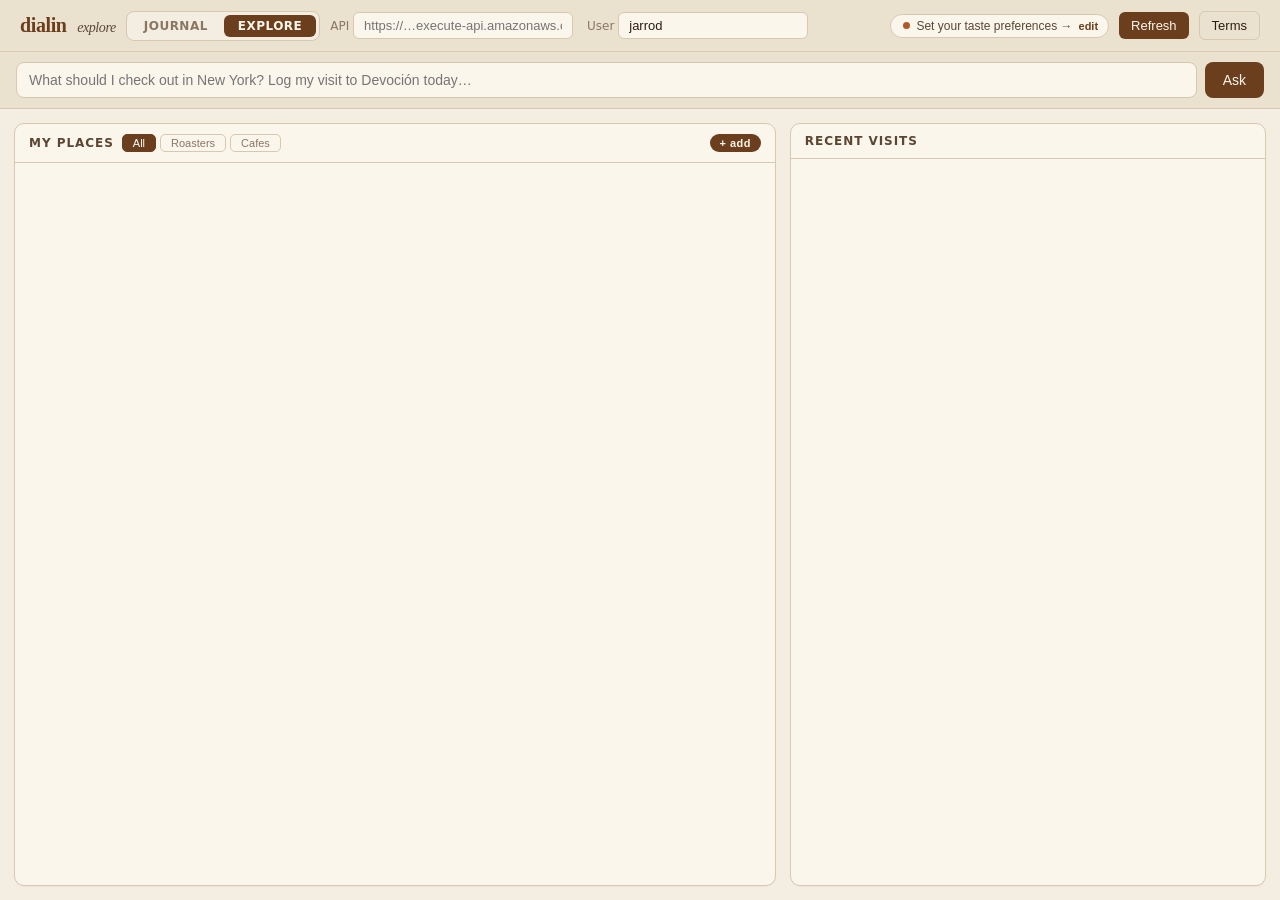
==== web/explore.html @ e733ff42 "Enhance roaster listing and city filtering capabilities - Updated the `list_roasters` function to in" ====
<!doctype html>
<html lang="en">
  <head>
    <meta charset="utf-8" />
    <meta name="viewport" content="width=device-width, initial-scale=1" />
    <title>dialin · explore</title>
    <link rel="stylesheet" href="shared.css" />
    <style>
      /* ── explore layout ────────────────────────────────────────────────── */
      .explore-body {
        display: flex; flex-direction: column;
        height: calc(100vh - 52px); overflow: hidden;
      }

      /* quick-ask strip */
      .ask-strip {
        border-bottom: 1px solid var(--line); background: var(--bg-2);
        padding: 10px 16px; display: flex; flex-direction: column; gap: 8px;
        flex-shrink: 0;
      }
      .ask-strip .ask-row { display: flex; gap: 8px; }
      .ask-strip input {
        flex: 1; background: var(--paper); color: var(--ink);
        border: 1px solid var(--line); border-radius: 8px;
        padding: 9px 12px; font-size: 14px;
      }
      .ask-strip button {
        background: var(--accent); color: var(--paper); border: none;
        border-radius: 8px; padding: 0 18px; cursor: pointer; font-size: 14px;
        white-space: nowrap;
      }
      .ask-strip button:disabled { opacity: 0.5; cursor: not-allowed; }
      .ask-reply {
        font-size: 13px; line-height: 1.55; color: var(--ink);
        background: #fffaf0; border: 1px solid var(--line);
        border-radius: 8px; padding: 10px 12px;
        display: none; max-height: 120px; overflow-y: auto;
      }
      .ask-reply p { margin: 0 0 5px; }
      .ask-reply p:last-child { margin-bottom: 0; }
      .ask-reply code { background: var(--bg-2); border-radius: 3px; padding: 1px 4px; font-size: 11px; font-family: monospace; }
      .ask-reply.visible { display: block; }
      .ask-reply.loading { color: var(--muted); font-style: italic; }

      /* main grid — places left, visits right */
      .explore-grid {
        flex: 1; min-height: 0;
        display: grid;
        grid-template-columns: 1.6fr 1fr;
        gap: 14px; padding: 14px;
      }
      .places-panel  { grid-column: 1; }
      .visits-panel  { grid-column: 2; }

      /* filter tabs inside places panel header */
      .place-filters {
        display: flex; gap: 4px; align-items: center;
      }
      .filter-btn {
        background: transparent; color: var(--muted);
        border: 1px solid var(--line); border-radius: 5px;
        padding: 2px 10px; font-size: 11px; cursor: pointer;
        white-space: nowrap; transition: background .1s, color .1s;
      }
      .filter-btn:hover  { background: var(--bg-2); color: var(--ink); }
      .filter-btn.active { background: var(--accent); color: #fff; border-color: var(--accent); }

      /* place list + rows */
      .place-list {
        padding: 8px 10px; overflow-y: auto; flex: 1;
        display: flex; flex-direction: column; gap: 2px;
      }
      .place-row {
        display: flex; align-items: center; gap: 8px;
        padding: 7px 4px; border-bottom: 1px dashed var(--line); font-size: 13px;
      }
      .place-row:last-child { border-bottom: none; }
      .place-row .pname {
        font-weight: 600; color: var(--ink);
        display: flex; align-items: center; gap: 5px;
        flex: 1; min-width: 0; white-space: nowrap; overflow: hidden; text-overflow: ellipsis;
      }
      .place-row .pcity { color: var(--muted); font-size: 12px; white-space: nowrap; }
      .place-row .actions { display: flex; gap: 4px; flex-shrink: 0; }
      .place-row .actions button {
        background: transparent; color: var(--accent); border: 1px solid var(--line);
        padding: 2px 7px; border-radius: 5px; font-size: 10px; cursor: pointer;
      }
      .place-row .actions button:hover { background: var(--bg-2); }
      .place-row .actions button.danger { color: var(--bad); }

      /* role badges */
      .badge {
        display: inline-block; font-size: 9px; font-weight: 700; letter-spacing: .4px;
        text-transform: uppercase; border-radius: 3px; padding: 1px 5px;
        vertical-align: middle; opacity: .85; flex-shrink: 0;
      }
      .badge-roaster { background: #4a7c59; color: #fff; }
      .badge-cafe    { background: var(--accent); color: #fff; }

      /* role picker inside add/edit place modal */
      .role-picker {
        display: flex; gap: 10px; grid-column: 1 / -1;
      }
      .role-opt {
        flex: 1; display: flex; align-items: flex-start; gap: 9px;
        border: 1.5px solid var(--line); border-radius: 8px;
        padding: 10px 12px; cursor: pointer;
        transition: border-color .15s, background .15s;
        text-transform: none; letter-spacing: 0; font-size: 13px;
      }
      .role-opt:has(input:checked) {
        border-color: var(--accent); background: color-mix(in srgb, var(--accent) 8%, var(--paper));
      }
      .role-opt input[type="checkbox"] {
        width: 15px; height: 15px; margin-top: 2px; flex-shrink: 0; cursor: pointer;
        accent-color: var(--accent);
      }
      .role-opt .role-label { display: flex; flex-direction: column; gap: 2px; }
      .role-opt .role-label strong { font-size: 13px; color: var(--ink); font-weight: 600; }
      .role-opt .role-label small  { font-size: 11px; color: var(--muted); }
      .role-opt input:disabled + .role-label { opacity: .6; }
    </style>
  </head>
  <body>
    <header>
      <h1>dialin <span>explore</span></h1>
      <nav class="page-nav">
        <a href="index.html">journal</a>
        <a href="explore.html" class="active">explore</a>
      </nav>
      <label>API <input id="api-base" placeholder="https://…execute-api.amazonaws.com" /></label>
      <span id="legacy-user-row" class="legacy-user-row">
        <label>User <input id="user-id" class="user" value="jarrod" /></label>
      </span>
      <div id="clerk-auth-root" class="clerk-auth-root" style="display: none;"></div>
      <div class="grow"></div>
      <button id="prefs-chip" class="prefs-chip" type="button" title="Edit preferences">
        <span class="dot"></span>
        <span class="text" id="prefs-chip-text">Set your taste preferences →</span>
        <span class="edit">edit</span>
      </button>
      <button id="refresh">Refresh</button>
      <button type="button" id="glossary-btn" class="ghost">Terms</button>
    </header>

    <div class="explore-body">
      <!-- Quick-ask bar -->
      <div class="ask-strip">
        <div class="ask-row">
          <input id="ask-input" placeholder="What should I check out in New York? Log my visit to Devoción today…" autocomplete="off" />
          <button id="ask-send">Ask</button>
        </div>
        <div id="ask-reply" class="ask-reply"></div>
      </div>

      <!-- Main content grid -->
      <div class="explore-grid">
        <!-- Places -->
        <section class="panel places-panel">
          <h2>
            my places
            <div class="place-filters">
              <button class="filter-btn active" data-filter="all">All</button>
              <button class="filter-btn" data-filter="roasters">Roasters</button>
              <button class="filter-btn" data-filter="cafes">Cafes</button>
            </div>
            <div class="grow"></div>
            <button class="tiny" id="add-place-btn">+ add</button>
          </h2>
          <div id="place-list" class="place-list"></div>
        </section>

        <!-- Recent visits -->
        <section class="panel visits-panel">
          <h2>recent visits</h2>
          <div id="visit-list" class="visit-list"></div>
        </section>
      </div>
    </div>

    <!-- Add / edit place modal -->
    <div class="modal-bg" id="place-modal">
      <div class="modal" style="max-width: 520px;">
        <h3 id="place-modal-title">Add a place</h3>
        <form id="place-form" class="grid">
          <!-- Role picker — always first so context is set before fields -->
          <div class="role-picker">
            <label class="role-opt">
              <input type="checkbox" name="roleRoaster" />
              <span class="role-label">
                <strong>Roaster</strong>
                <small>sources / roasts beans you can buy</small>
              </span>
            </label>
            <label class="role-opt">
              <input type="checkbox" name="roleCafe" />
              <span class="role-label">
                <strong>Cafe</strong>
                <small>physical spot you can visit</small>
              </span>
            </label>
          </div>
          <label>Name<input name="name" required placeholder="Peixoto, Shoebox, Moxie…" /></label>
          <label>City<input name="city" placeholder="Chandler, AZ" /></label>
          <label>Country<input name="country" placeholder="US" value="US" /></label>
          <label>Website<input name="website" placeholder="https://…" /></label>
          <label class="full">Notes<textarea name="notes" placeholder="anything worth remembering…"></textarea></label>
        </form>
        <div class="modal-actions">
          <button type="button" data-close>Cancel</button>
          <button type="button" class="primary" id="place-submit">Add</button>
        </div>
      </div>
    </div>

    <!-- Duplicate place (cafe vs roaster) -->
    <div class="modal-bg" id="dup-place-modal">
      <div class="modal" style="max-width: 440px;">
        <h3>Already in your places</h3>
        <p id="dup-place-message" style="margin: 0 0 12px; font-size: 14px; line-height: 1.5; color: var(--ink);"></p>
        <p style="margin: 0; font-size: 12px; color: var(--muted);">
          One entry can cover both roles — edit the existing place instead of duplicating.
        </p>
        <div class="modal-actions" style="margin-top: 14px;">
          <button type="button" data-close>Cancel</button>
          <button type="button" id="dup-place-anyway">Create anyway</button>
          <button type="button" class="primary" id="dup-place-edit">Edit existing</button>
        </div>
      </div>
    </div>

    <!-- Log visit modal -->
    <div class="modal-bg" id="visit-modal">
      <div class="modal">
        <h3 id="visit-modal-title">Log a visit</h3>
        <form id="visit-form" class="grid">
          <input type="hidden" name="visitId" />
          <input type="hidden" name="cafeId" />
          <input type="hidden" name="roasterId" />
          <input type="hidden" name="placeName" />
          <label>Date<input name="visitDate" type="date" /></label>
          <label>Rating (1-10)<input name="rating" type="number" min="1" max="10" /></label>
          <label class="full">Drinks ordered<input name="drinks" placeholder="V60 Ethiopia, cortado" /></label>
          <label class="full">Notes<textarea name="notes" placeholder="vibe, service, anything memorable…"></textarea></label>
        </form>
        <div class="modal-actions visit-modal-actions">
          <button type="button" class="danger-btn" id="visit-delete" style="display:none">Delete visit</button>
          <span class="grow"></span>
          <button type="button" data-close>Cancel</button>
          <button type="button" class="primary" id="visit-submit">Log visit</button>
        </div>
      </div>
    </div>

    <!-- Preferences modal -->
    <div class="modal-bg" id="prefs-modal">
      <div class="modal" style="min-width: 440px; max-width: 540px;">
        <h3>Taste preferences</h3>
        <form id="prefs-form" class="grid">
          <label>Home city<input name="homeCity" placeholder="Phoenix, AZ" /></label>
          <label>Roast level
            <select name="preferredRoastLevel">
              <option value="">—</option>
              <option value="ultralight">ultralight (Nordic-style clarity)</option>
              <option value="light">light</option>
              <option value="medium-light">medium-light</option>
              <option value="medium">medium</option>
              <option value="medium-dark">medium-dark</option>
              <option value="dark">dark</option>
            </select>
          </label>
          <label>Experimental / co-ferment lots
            <select name="experimentalPreference">
              <option value="">— neutral</option>
              <option value="open">open to them</option>
              <option value="seek">actively seek them</option>
            </select>
          </label>
          <label class="full">How you find coffee
            <div class="chip-input-group" data-field="discoveryChannels">
              <input class="chip-input" placeholder="subscription boxes, IG drops, Sprudge, cafés…" />
            </div>
          </label>
          <label class="full">Preferred origins
            <div class="chip-input-group" data-field="preferredOrigins">
              <input class="chip-input" placeholder="Ethiopia, Kenya…" />
            </div>
          </label>
          <label class="full">Preferred processes
            <div class="chip-input-group" data-field="preferredProcesses">
              <input class="chip-input" placeholder="washed, natural, anaerobic…" />
            </div>
          </label>
          <label class="full">Favorite roasters
            <div class="chip-input-group" data-field="favoriteRoasters">
              <input class="chip-input" placeholder="Sey, Shoebox, Dak…" />
            </div>
          </label>
          <label class="full">Favorite cafes
            <div class="chip-input-group" data-field="favoriteCafes">
              <input class="chip-input" placeholder="Devoción, Heart…" />
            </div>
          </label>
          <label class="full">Disliked notes
            <div class="chip-input-group" data-field="dislikedNotes">
              <input class="chip-input" placeholder="smoky, ashy…" />
            </div>
          </label>
          <label class="full">Notes<textarea name="notes" placeholder="anything else the bot should remember"></textarea></label>
        </form>
        <div class="modal-actions">
          <button type="button" data-close>Cancel</button>
          <button type="button" class="primary" id="prefs-submit">Save</button>
        </div>
      </div>
    </div>

    <div id="toast" class="toast"></div>

    <script src="dialin-config.js"></script>
    <script src="shared.js?v=8"></script>
    <script>
      // ── DOM refs ──────────────────────────────────────────────────────────
      const apiInput    = document.getElementById("api-base");
      const placeListEl = document.getElementById("place-list");
      const visitListEl = document.getElementById("visit-list");
      const placeModal     = document.getElementById("place-modal");
      const dupPlaceModal  = document.getElementById("dup-place-modal");
      const visitModal     = document.getElementById("visit-modal");
      const prefsModal     = document.getElementById("prefs-modal");
      const placeForm   = document.getElementById("place-form");
      const visitForm   = document.getElementById("visit-form");
      const prefsForm   = document.getElementById("prefs-form");
      const askInput    = document.getElementById("ask-input");
      const askSend     = document.getElementById("ask-send");
      const askReply    = document.getElementById("ask-reply");

      // ── state ─────────────────────────────────────────────────────────────
      // Unified place list; each entry has _type:"roaster"|"cafe" and _id added by JS
      let _placesCache      = [];
      let _cafeCache        = [];   // kept for visit name resolution
      let _roasterCache     = [];   // kept for visit name resolution
      let _activeFilter     = "all";
      let _editingPlaceId   = null;
      let _editingPlaceType = null; // "roaster" | "cafe"
      let _askHistory       = [];
      /** @type {null | { message: string, existingType: string, existingId: string, retry: object }} */
      let _dupContext = null;

      initSharedInputs(loadAll, loadAll);

      // ── filter tabs ───────────────────────────────────────────────────────
      document.querySelectorAll(".filter-btn").forEach(btn => {
        btn.addEventListener("click", () => {
          document.querySelectorAll(".filter-btn").forEach(b => b.classList.remove("active"));
          btn.classList.add("active");
          _activeFilter = btn.dataset.filter;
          renderPlaces(_placesCache);
        });
      });

      // ── quick-ask bar ─────────────────────────────────────────────────────
      async function doAsk() {
        const text = askInput.value.trim();
        if (!text || !apiInput.value.trim()) return;
        askInput.value = "";
        askSend.disabled = true;
        askReply.textContent = "thinking…";
        askReply.className = "ask-reply visible loading";
        try {
          const data = await api("/chat", {
            method: "POST",
            body: authedJsonBody(withClientTimezone({ message: text, history: trimChatHistory(_askHistory) })),
          });
          if (data.history) _askHistory = trimChatHistory(data.history);
          else {
            _askHistory = trimChatHistory([
              ..._askHistory,
              { role: "USER", text },
              { role: "BOT", text: data.reply },
            ]);
          }
          askReply.innerHTML = "";
          renderMarkdown(askReply, data.reply || "(no reply)");
          askReply.className = "ask-reply visible";
          await loadPlaces(); loadVisits();
        } catch (err) {
          askReply.textContent = "Error: " + err.message;
          askReply.className = "ask-reply visible loading";
        } finally {
          askSend.disabled = false;
        }
      }
      askSend.addEventListener("click", doAsk);
      askInput.addEventListener("keydown", (e) => { if (e.key === "Enter" && !e.shiftKey) { e.preventDefault(); doAsk(); } });

      // ── places ────────────────────────────────────────────────────────────
      async function loadPlaces() {
        if (!apiInput.value.trim()) return;
        try {
          const [rd, cd] = await Promise.all([
            api(withLegacyUserQuery("/roasters")),
            api(withLegacyUserQuery("/cafes")),
          ]);
          _roasterCache = rd.roasters || [];
          _cafeCache    = cd.cafes    || [];
          _placesCache  = [
            ..._roasterCache.map(r => ({ ...r, _type: "roaster", _id: r.roasterId })),
            ..._cafeCache.map(c => ({    ...c, _type: "cafe",    _id: c.cafeId    })),
          ].sort((a, b) => a.name.localeCompare(b.name));
          renderPlaces(_placesCache);
        } catch (err) {
          placeListEl.innerHTML = `<div class="empty">${err.message}</div>`;
        }
      }

      function placeRoles(p) {
        const actingAsRoaster = p._type === "roaster" || (p._type === "cafe" && p.isRoaster);
        const actingAsCafe    = p._type === "cafe"    || (p._type === "roaster" && p.hasCafe);
        return { actingAsRoaster, actingAsCafe };
      }

      function filterPlaces(places) {
        switch (_activeFilter) {
          case "roasters": return places.filter(p => placeRoles(p).actingAsRoaster);
          case "cafes":    return places.filter(p => placeRoles(p).actingAsCafe);
          default:         return places;
        }
      }

      function renderPlaces(all) {
        const items = filterPlaces(all);
        if (!items.length) {
          placeListEl.innerHTML = '<div class="empty">Nothing here yet — click + add or ask the bot.</div>';
          return;
        }
        placeListEl.innerHTML = "";
        items.forEach((p) => {
          const { actingAsRoaster, actingAsCafe } = placeRoles(p);
          const canVisit = actingAsCafe;

          const roasterBadge = actingAsRoaster ? '<span class="badge badge-roaster">roaster</span>' : "";
          const cafeBadge    = actingAsCafe    ? '<span class="badge badge-cafe">cafe</span>'       : "";
          // Show both badges only when the place has both roles
          const badges = (actingAsRoaster && actingAsCafe)
            ? roasterBadge + cafeBadge
            : actingAsRoaster ? roasterBadge : cafeBadge;

          const row = document.createElement("div");
          row.className = "place-row";
          row.innerHTML = `
            <div class="pname">${escapeHtml(p.name)}${badges}</div>
            ${p.city ? `<div class="pcity">${escapeHtml(p.city)}</div>` : ""}
            <div class="actions">
              ${canVisit ? `<button data-action="visit" data-id="${p._id}" data-type="${p._type}">+ Visit</button>` : ""}
              <button data-action="edit"   data-id="${p._id}" data-type="${p._type}">Edit</button>
              <button data-action="retire" data-id="${p._id}" data-type="${p._type}" class="danger">Retire</button>
            </div>
          `;
          placeListEl.appendChild(row);
        });

        placeListEl.querySelectorAll('[data-action="visit"]').forEach(btn => {
          btn.addEventListener("click", () => openVisitModal(btn.dataset.id, btn.dataset.type));
        });
        placeListEl.querySelectorAll('[data-action="edit"]').forEach(btn => {
          btn.addEventListener("click", () => {
            const p = _placesCache.find(x => x._id === btn.dataset.id);
            if (p) openEditPlaceModal(p);
          });
        });
        placeListEl.querySelectorAll('[data-action="retire"]').forEach(btn => {
          btn.addEventListener("click", async () => {
            const type = btn.dataset.type;
            const confirmMsg = type === "roaster"
              ? "Retire this roaster? It stays linked to past coffees."
              : "Retire this cafe?";
            if (!confirm(confirmMsg)) return;
            try {
              if (type === "roaster") {
                await api(`/roasters/${encodeURIComponent(btn.dataset.id)}`, {
                  method: "PATCH", body: authedJsonBody({ archived: true }),
                });
              } else {
                await api(`/cafes/${encodeURIComponent(btn.dataset.id)}`, {
                  method: "PATCH", body: authedJsonBody({ archived: true }),
                });
              }
              toast("Retired."); await loadPlaces();
            } catch (err) { toast(err.message, true); }
          });
        });
      }

      // ── place modal ───────────────────────────────────────────────────────
      function resetPlaceModal() {
        _editingPlaceId   = null;
        _editingPlaceType = null;
        placeForm.reset();
        placeForm.elements.country.value = "US";
        placeForm.elements.roleRoaster.disabled = false;
        placeForm.elements.roleCafe.disabled    = false;
        document.getElementById("place-modal-title").textContent = "Add a place";
        document.getElementById("place-submit").textContent = "Add";
      }

      function openEditPlaceModal(p) {
        resetPlaceModal();
        _editingPlaceId   = p._id;
        _editingPlaceType = p._type;
        placeForm.elements.name.value    = p.name    || "";
        placeForm.elements.city.value    = p.city    || "";
        placeForm.elements.country.value = p.country || "US";
        placeForm.elements.website.value = p.website || "";
        placeForm.elements.notes.value   = p.notes   || "";

        if (p._type === "roaster") {
          // Primary role is roaster — locked. Secondary cafe role is freely toggleable (hasCafe).
          placeForm.elements.roleRoaster.checked  = true;
          placeForm.elements.roleRoaster.disabled = true;
          placeForm.elements.roleCafe.checked     = !!p.hasCafe;
          placeForm.elements.roleCafe.disabled    = false;
        } else {
          // Primary role is cafe — locked. Secondary roaster role is freely toggleable (isRoaster).
          placeForm.elements.roleCafe.checked     = true;
          placeForm.elements.roleCafe.disabled    = true;
          placeForm.elements.roleRoaster.checked  = !!p.isRoaster;
          placeForm.elements.roleRoaster.disabled = false;
        }

        document.getElementById("place-modal-title").textContent = "Edit place";
        document.getElementById("place-submit").textContent = "Save";
        openModal(placeModal);
      }

      document.getElementById("add-place-btn").addEventListener("click", () => {
        resetPlaceModal(); openModal(placeModal);
      });

      document.getElementById("place-submit").addEventListener("click", () => submitPlaceForm({ skipDuplicateCheck: false }));

      document.getElementById("dup-place-edit").addEventListener("click", async () => {
        if (!_dupContext) return;
        const { existingType, existingId } = _dupContext;
        closeModal(dupPlaceModal);
        _dupContext = null;
        let p = _placesCache.find((x) => x._type === existingType && x._id === existingId);
        if (!p) {
          await loadPlaces();
          p = _placesCache.find((x) => x._type === existingType && x._id === existingId);
        }
        closeModal(placeModal);
        resetPlaceModal();
        if (p) openEditPlaceModal(p);
        else toast("Could not find that place — try Refresh.", true);
      });

      document.getElementById("dup-place-anyway").addEventListener("click", async () => {
        if (!_dupContext?.retry) return;
        closeModal(dupPlaceModal);
        const { isRoaster, isCafe, base } = _dupContext.retry;
        _dupContext = null;
        try {
          if (isRoaster) {
            await api("/roasters", {
              method: "POST",
              body: authedJsonBody({ ...base, hasCafe: isCafe, skipDuplicateCheck: true }),
            });
          } else {
            await api("/cafes", {
              method: "POST",
              body: authedJsonBody({ ...base, isRoaster: isRoaster, skipDuplicateCheck: true }),
            });
          }
          toast(isRoaster && isCafe ? "Added as roaster + cafe." : isRoaster ? "Roaster added." : "Cafe added.");
          closeModal(placeModal); resetPlaceModal(); await loadPlaces();
        } catch (err) { toast(err.message, true); }
      });

      async function submitPlaceForm({ skipDuplicateCheck }) {
        if (!placeForm.reportValidity()) return;
        const isRoaster = placeForm.elements.roleRoaster.checked;
        const isCafe    = placeForm.elements.roleCafe.checked;
        if (!isRoaster && !isCafe) {
          toast("Select at least one role (Roaster or Cafe).", true); return;
        }
        const fd  = new FormData(placeForm);
        const base = {
          name:    (fd.get("name") || "").trim(),
          city:    (fd.get("city") || "").trim()    || undefined,
          country: (fd.get("country") || "").trim() || "US",
          website: (fd.get("website") || "").trim() || undefined,
          notes:   (fd.get("notes") || "").trim()   || undefined,
        };
        const dupFlag = skipDuplicateCheck ? { skipDuplicateCheck: true } : {};
        try {
          if (_editingPlaceId) {
            if (_editingPlaceType === "roaster") {
              await api(`/roasters/${encodeURIComponent(_editingPlaceId)}`, {
                method: "PATCH",
                body: authedJsonBody({ ...base, hasCafe: isCafe }),
              });
            } else {
              await api(`/cafes/${encodeURIComponent(_editingPlaceId)}`, {
                method: "PATCH", body: authedJsonBody({ ...base, isRoaster: isRoaster }),
              });
            }
            toast("Saved.");
          } else if (isRoaster) {
            await api("/roasters", {
              method: "POST",
              body: authedJsonBody({ ...base, hasCafe: isCafe, ...dupFlag }),
            });
            toast(isRoaster && isCafe ? "Added as roaster + cafe." : "Roaster added.");
          } else {
            await api("/cafes", {
              method: "POST",
              body: authedJsonBody({ ...base, isRoaster: isRoaster, ...dupFlag }),
            });
            toast("Cafe added.");
          }
          closeModal(placeModal); resetPlaceModal(); await loadPlaces();
        } catch (err) {
          if (err.status === 409 && err.body?.code === "DUPLICATE_PLACE" && !skipDuplicateCheck) {
            _dupContext = {
              message: err.body.error || "A place with this name already exists in the other list.",
              existingType: err.body.existingType,
              existingId: err.body.existingId,
              retry: { isRoaster, isCafe, base },
            };
            document.getElementById("dup-place-message").textContent = _dupContext.message;
            openModal(dupPlaceModal);
            return;
          }
          toast(err.message, true);
        }
      }

      // ── visit modal ───────────────────────────────────────────────────────
      function openVisitModal(placeId, placeType) {
        visitForm.reset();
        visitForm.elements.visitId.value = "";
        visitForm.elements.visitDate.value = todayLocalYYYYMMDD();
        const place = _placesCache.find(p => p._id === placeId);
        const placeName = place ? place.name : "";
        if (placeType === "roaster") {
          visitForm.elements.roasterId.value = placeId;
          visitForm.elements.cafeId.value    = "";
        } else {
          visitForm.elements.cafeId.value    = placeId;
          visitForm.elements.roasterId.value = "";
        }
        visitForm.elements.placeName.value = placeName;
        document.getElementById("visit-delete").style.display = "none";
        document.getElementById("visit-submit").textContent = "Log visit";
        document.getElementById("visit-modal-title").textContent =
          "Log a visit" + (placeName ? ` — ${placeName}` : "");
        openModal(visitModal);
      }

      function openVisitEditModal(v) {
        visitForm.reset();
        visitForm.elements.visitId.value = v.visitId || "";
        const dateStr = v.visitDate ? String(v.visitDate).slice(0, 10) : "";
        visitForm.elements.visitDate.value =
          dateStr || todayLocalYYYYMMDD();
        if (v.cafeId) {
          visitForm.elements.cafeId.value = v.cafeId;
          visitForm.elements.roasterId.value = "";
        } else {
          visitForm.elements.roasterId.value = v.roasterId || "";
          visitForm.elements.cafeId.value = "";
        }
        let placeName = null;
        if (v.cafeId) {
          const c = _cafeCache.find((x) => x.cafeId === v.cafeId);
          placeName = c ? c.name : null;
        }
        if (!placeName && v.roasterId) {
          const r = _roasterCache.find((x) => x.roasterId === v.roasterId);
          placeName = r ? r.name : null;
        }
        placeName = placeName || v.placeName || "";
        visitForm.elements.placeName.value = placeName;
        visitForm.elements.rating.value =
          v.rating != null && v.rating !== "" ? String(v.rating) : "";
        visitForm.elements.drinks.value = (v.drinks || []).join(", ");
        visitForm.elements.notes.value = v.notes || "";
        document.getElementById("visit-delete").style.display = "";
        document.getElementById("visit-submit").textContent = "Save changes";
        document.getElementById("visit-modal-title").textContent =
          "Edit visit" + (placeName ? ` — ${placeName}` : "");
        openModal(visitModal);
      }

      document.getElementById("visit-submit").addEventListener("click", async () => {
        const fd = new FormData(visitForm);
        const visitId = (fd.get("visitId") || "").trim();
        const cafeId = (fd.get("cafeId") || "").trim();
        const roasterId = (fd.get("roasterId") || "").trim();

        const body = {};
        const pn = (fd.get("placeName") || "").trim();
        if (pn) body.placeName = pn;

        const drinksRaw = (fd.get("drinks") || "").trim();
        if (drinksRaw) {
          body.drinks = drinksRaw.split(",").map((s) => s.trim()).filter(Boolean);
        } else if (visitId) {
          body.drinks = [];
        }

        const visitDateVal = fd.get("visitDate");
        if (visitDateVal) body.visitDate = visitDateVal;

        const ratingRaw = fd.get("rating");
        if (ratingRaw !== null && ratingRaw !== undefined && String(ratingRaw).trim() !== "") {
          body.rating = parseInt(String(ratingRaw), 10);
        }

        if (visitId) {
          body.notes = (fd.get("notes") || "").trim();
        } else {
          const n = (fd.get("notes") || "").trim();
          if (n) body.notes = n;
        }

        try {
          if (visitId) {
            await api(`/visits/${encodeURIComponent(visitId)}`, {
              method: "PATCH",
              body: authedJsonBody(body),
            });
            toast("Saved.");
          } else {
            if (!cafeId && !roasterId) return;
            if (cafeId) body.cafeId = cafeId;
            if (roasterId) body.roasterId = roasterId;
            await api("/visits", { method: "POST", body: authedJsonBody(body) });
            toast("Visit logged!");
          }
          document.getElementById("visit-delete").style.display = "none";
          document.getElementById("visit-submit").textContent = "Log visit";
          closeModal(visitModal);
          await loadVisits();
        } catch (err) {
          toast(err.message, true);
        }
      });

      document.getElementById("visit-delete").addEventListener("click", async () => {
        const vid = (visitForm.elements.visitId.value || "").trim();
        if (!vid) return;
        if (!confirm("Remove this visit from your journal? This cannot be undone.")) return;
        try {
          await api(`/visits/${encodeURIComponent(vid)}`, { method: "DELETE" });
          toast("Visit removed.");
          document.getElementById("visit-delete").style.display = "none";
          document.getElementById("visit-submit").textContent = "Log visit";
          closeModal(visitModal);
          await loadVisits();
        } catch (err) {
          toast(err.message, true);
        }
      });

      // ── visits ────────────────────────────────────────────────────────────
      async function loadVisits() {
        if (!apiInput.value.trim()) return;
        try {
          const data = await api(withLegacyUserQuery("/visits", "limit=25"));
          renderVisits(data.visits || []);
        } catch (err) {
          visitListEl.innerHTML = `<div class="empty">${err.message}</div>`;
        }
      }

      function renderVisits(items) {
        if (!items.length) {
          visitListEl.innerHTML = '<div class="empty">No visits logged yet.</div>';
          return;
        }
        visitListEl.innerHTML = "";
        items.forEach((v) => {
          // Prefer current cafe/roaster names so update_cafe / update_roaster renames
          // show immediately; fall back to stored placeName if the entity is missing
          // from cache (e.g. deleted row) or lists haven't loaded yet.
          let placeName = null;
          if (v.cafeId) {
            const c = _cafeCache.find((x) => x.cafeId === v.cafeId);
            placeName = c ? c.name : null;
          }
          if (!placeName && v.roasterId) {
            const r = _roasterCache.find((x) => x.roasterId === v.roasterId);
            placeName = r ? r.name : null;
          }
          placeName = placeName || v.placeName || v.cafeId || v.roasterId || "Unknown place";
          const row = document.createElement("div");
          row.className = "visit-row";
          row.innerHTML = `
            <div class="v-date">${fmtDate(v.visitDate || v.createdAt)}</div>
            <div class="v-body">
              <div class="v-cafe">${escapeHtml(placeName)}</div>
              ${v.drinks?.length ? `<div class="v-drinks">${v.drinks.map(d => escapeHtml(d)).join(", ")}</div>` : ""}
              ${v.notes ? `<div class="v-notes">${escapeHtml(v.notes)}</div>` : ""}
            </div>
            <div class="v-rating">${v.rating ? v.rating + "/10" : ""}</div>
          `;
          const actions = document.createElement("div");
          actions.className = "v-actions";
          const editBtn = document.createElement("button");
          editBtn.type = "button";
          editBtn.textContent = "Edit";
          editBtn.addEventListener("click", () => openVisitEditModal(v));
          actions.appendChild(editBtn);
          row.appendChild(actions);
          visitListEl.appendChild(row);
        });
      }

      // ── preferences ───────────────────────────────────────────────────────
      const CHIP_FIELDS = ["discoveryChannels","preferredOrigins","preferredProcesses","favoriteRoasters","favoriteCafes","dislikedNotes"];

      async function loadPreferences() {
        if (!apiInput.value.trim()) return;
        try {
          const data = await api(withLegacyUserQuery("/profile"));
          const p = data.profile || {};
          const parts = [];
          if (p.homeCity)               parts.push(p.homeCity);
          if (p.preferredRoastLevel)    parts.push(p.preferredRoastLevel + " roasts");
          if (p.experimentalPreference === "seek") parts.push("seeks experimental lots");
          else if (p.experimentalPreference === "open") parts.push("open to experimental lots");
          if (p.discoveryChannels?.length) parts.push(p.discoveryChannels.slice(0, 2).join(", "));
          if (p.preferredOrigins?.length) parts.push(p.preferredOrigins.slice(0,3).join(", "));
          if (p.preferredProcesses?.length) parts.push(p.preferredProcesses.slice(0,2).join("/"));
          document.getElementById("prefs-chip-text").textContent =
            parts.length ? parts.join(" · ") : "Set your taste preferences →";
        } catch { /* silent */ }
      }

      function renderChipField(field, values) {
        const group = prefsForm.querySelector(`.chip-input-group[data-field="${field}"]`);
        if (!group) return;
        group.querySelectorAll(".chip").forEach(c => c.remove());
        const input = group.querySelector(".chip-input");
        values.forEach((v) => {
          const chip = document.createElement("span");
          chip.className = "chip"; chip.dataset.value = v;
          chip.innerHTML = `${escapeHtml(v)}<button type="button" aria-label="remove">×</button>`;
          chip.querySelector("button").addEventListener("click", () => chip.remove());
          group.insertBefore(chip, input);
        });
      }
      function readChipField(field) {
        const group = prefsForm.querySelector(`.chip-input-group[data-field="${field}"]`);
        return group ? [...group.querySelectorAll(".chip")].map(c => c.dataset.value) : [];
      }

      document.getElementById("prefs-chip").addEventListener("click", async () => {
        if (!apiInput.value.trim()) return;
        try {
          const data = await api(withLegacyUserQuery("/profile"));
          const p = data.profile || {};
          prefsForm.elements.homeCity.value = p.homeCity || "";
          prefsForm.elements.preferredRoastLevel.value = p.preferredRoastLevel || "";
          prefsForm.elements.experimentalPreference.value = p.experimentalPreference || "";
          prefsForm.elements.notes.value = p.notes || "";
          CHIP_FIELDS.forEach(f => renderChipField(f, p[f] || []));
          openModal(prefsModal);
        } catch (err) { toast(err.message, true); }
      });

      prefsForm.querySelectorAll(".chip-input-group").forEach((group) => {
        const input = group.querySelector(".chip-input");
        const field = group.dataset.field;
        input.addEventListener("keydown", (ev) => {
          if (ev.key === "Enter" || ev.key === ",") {
            ev.preventDefault();
            const val = input.value.trim().replace(/,$/, "");
            if (val && !readChipField(field).map(v => v.toLowerCase()).includes(val.toLowerCase())) {
              renderChipField(field, [...readChipField(field), val]);
            }
            input.value = "";
          } else if (ev.key === "Backspace" && !input.value) {
            group.querySelectorAll(".chip").forEach((c, i, a) => { if (i === a.length - 1) c.remove(); });
          }
        });
        input.addEventListener("blur", () => {
          const val = input.value.trim();
          if (val) { renderChipField(field, [...readChipField(field), val]); input.value = ""; }
        });
      });

      document.getElementById("prefs-submit").addEventListener("click", async () => {
        const fd = new FormData(prefsForm);
        const body = {};
        const homeCity   = (fd.get("homeCity") || "").trim();
        const roastLevel = (fd.get("preferredRoastLevel") || "").trim();
        const notes      = (fd.get("notes") || "").trim();
        if (homeCity)   body.homeCity = homeCity;
        if (roastLevel) body.preferredRoastLevel = roastLevel;
        if (notes)      body.notes = notes;
        body.experimentalPreference = (fd.get("experimentalPreference") || "").trim();
        CHIP_FIELDS.forEach(f => { body[f] = readChipField(f); });
        try {
          await api("/profile", { method: "PATCH", body: authedJsonBody(body) });
          closeModal(prefsModal); toast("Preferences saved"); await loadPreferences();
        } catch (err) { toast(err.message, true); }
      });

      // ── modal wiring ──────────────────────────────────────────────────────
      initModalClose((bg) => {
        if (bg === placeModal) resetPlaceModal();
        if (bg === dupPlaceModal) _dupContext = null;
      });
      initCoffeeGlossary("glossary-btn");

      document.getElementById("refresh").addEventListener("click", loadAll);

      // ── load all ──────────────────────────────────────────────────────────
      async function loadAll() {
        if (!apiInput.value.trim()) {
          placeListEl.innerHTML = '<div class="empty">Set the API URL above to get started.</div>';
          visitListEl.innerHTML = '<div class="empty">Set the API URL above.</div>';
          return;
        }
        await loadPlaces();
        loadVisits(); loadPreferences();
      }

    </script>
  </body>
</html>
---- web/shared.css ----
/* dialin — shared stylesheet */
:root {
  --bg: #f4ede2;
  --bg-2: #ebe1cf;
  --paper: #fbf6ec;
  --ink: #2b1d12;
  --ink-2: #5b4633;
  --muted: #8a7762;
  --line: #d8c8b0;
  --border: #d8c8b0;
  --accent: #6b3f1d;
  --accent-2: #b1582b;
  --good: #4a7c3b;
  --warn: #b1582b;
  --bad: #a83a3a;
}

*, *::before, *::after { box-sizing: border-box; }
html, body {
  margin: 0; padding: 0; height: 100%;
  font-family: ui-sans-serif, system-ui, -apple-system, "Segoe UI", Roboto, sans-serif;
  background: var(--bg); color: var(--ink);
}

/* ── header ───────────────────────────────────────────────────────────── */
.clerk-auth-root {
  display: flex;
  align-items: center;
  gap: 8px;
  min-height: 32px;
}
.legacy-user-row {
  display: inline-flex;
  align-items: center;
}

header {
  padding: 10px 20px; border-bottom: 1px solid var(--line);
  background: var(--bg-2); display: flex; gap: 10px; align-items: center;
  flex-wrap: wrap; min-height: 52px;
}
header h1 {
  margin: 0; font-size: 20px; font-weight: 700; letter-spacing: -0.02em;
  font-family: ui-serif, Georgia, "Times New Roman", serif;
  color: var(--accent); white-space: nowrap;
}
header h1 span { color: var(--ink-2); font-weight: 400; font-style: italic; font-size: 14px; margin-left: 6px; }
header .grow { flex: 1; }
header label { font-size: 12px; color: var(--muted); margin-right: 4px; }
header input {
  background: var(--paper); color: var(--ink);
  border: 1px solid var(--line); padding: 5px 10px; border-radius: 6px;
  font-size: 13px; min-width: 220px;
}
header input.user { min-width: 110px; }
header button {
  background: var(--accent); color: var(--paper); border: none;
  padding: 6px 12px; border-radius: 6px; cursor: pointer; font-size: 13px;
  white-space: nowrap;
}
header button.ghost {
  background: transparent; border: 1px solid var(--line); color: var(--ink);
}

/* ── nav tabs ─────────────────────────────────────────────────────────── */
.page-nav {
  display: flex; gap: 2px;
  background: var(--bg); border: 1px solid var(--line);
  border-radius: 8px; padding: 3px;
}
.page-nav a {
  text-decoration: none; padding: 4px 14px; border-radius: 6px;
  font-size: 12px; font-weight: 600; letter-spacing: 0.04em;
  color: var(--muted); transition: background 0.15s, color 0.15s;
  text-transform: uppercase;
}
.page-nav a:hover { background: var(--bg-2); color: var(--ink); }
.page-nav a.active { background: var(--accent); color: var(--paper); }

/* ── preferences chip ─────────────────────────────────────────────────── */
.prefs-chip {
  display: inline-flex; align-items: center; gap: 6px;
  background: var(--paper); border: 1px solid var(--line);
  padding: 4px 10px 4px 12px; border-radius: 999px;
  font-size: 12px; color: var(--ink-2); cursor: pointer;
  max-width: 300px;
}
.prefs-chip:hover { background: var(--bg-2); }
.prefs-chip .dot {
  width: 7px; height: 7px; border-radius: 50%;
  background: var(--accent-2); display: inline-block; flex-shrink: 0;
}
.prefs-chip .text {
  white-space: nowrap; overflow: hidden; text-overflow: ellipsis;
}
.prefs-chip .edit { color: var(--accent); font-weight: 600; font-size: 11px; }

/* ── panel ────────────────────────────────────────────────────────────── */
.panel {
  background: var(--paper); border: 1px solid var(--line);
  border-radius: 10px; display: flex; flex-direction: column; min-height: 0;
  box-shadow: 0 1px 0 rgba(0,0,0,0.03);
}
.panel h2 {
  margin: 0; padding: 10px 14px; font-size: 12px; font-weight: 700;
  color: var(--ink-2); border-bottom: 1px solid var(--line);
  text-transform: uppercase; letter-spacing: 0.08em;
  display: flex; align-items: center; gap: 8px; flex-shrink: 0;
}
.panel h2 .grow { flex: 1; }
.panel h2 button.tiny {
  background: var(--accent); color: var(--paper); border: none;
  padding: 3px 10px; border-radius: 999px; font-size: 11px;
  font-weight: 600; cursor: pointer; letter-spacing: 0.04em;
}

.empty {
  color: var(--muted); font-size: 13px; padding: 20px;
  text-align: center; font-style: italic;
}

/* ── places list (explore page) — place-row styles live in explore.html ── */
.place-list { padding: 8px 10px; overflow-y: auto; flex: 1; display: flex; flex-direction: column; gap: 2px; }

/* ── visits ───────────────────────────────────────────────────────────── */
.visit-list { padding: 8px 10px; overflow-y: auto; flex: 1; }
.visit-row {
  display: grid; grid-template-columns: 80px 1fr auto auto;
  gap: 10px; align-items: start;
  padding: 8px 4px; border-bottom: 1px dashed var(--line); font-size: 13px;
}
.visit-row:last-child { border-bottom: none; }
.visit-row .v-date { color: var(--muted); font-size: 12px; font-variant-numeric: tabular-nums; padding-top: 2px; }
.visit-row .v-body { display: flex; flex-direction: column; gap: 2px; min-width: 0; }
.visit-row .v-cafe { font-weight: 600; }
.visit-row .v-drinks { color: var(--ink-2); font-size: 12px; }
.visit-row .v-notes { color: var(--muted); font-size: 12px; font-style: italic; }
.visit-row .v-rating { color: var(--accent-2); font-weight: 700; white-space: nowrap; }
.visit-row .v-actions {
  display: flex; align-items: flex-start; padding-top: 1px;
}
.visit-row .v-actions button {
  background: transparent; color: var(--accent); border: 1px solid var(--line);
  padding: 2px 8px; border-radius: 5px; font-size: 10px; cursor: pointer; white-space: nowrap;
}
.visit-row .v-actions button:hover { background: var(--bg-2); }

/* ── equipment ────────────────────────────────────────────────────────── */
.equip-list { padding: 8px 10px; overflow-y: auto; flex: 1; display: flex; flex-direction: column; gap: 6px; }
.equip-row {
  display: grid; grid-template-columns: 80px 1fr; gap: 10px; align-items: baseline;
  padding: 6px 4px; border-bottom: 1px dashed var(--line); font-size: 13px;
}
.equip-row:last-child { border-bottom: none; }
.equip-row .type {
  background: var(--bg-2); color: var(--ink-2); padding: 1px 8px;
  border-radius: 4px; font-size: 10px; font-weight: 700;
  letter-spacing: 0.06em; text-align: center;
}
.equip-row .name { font-weight: 600; color: var(--ink); }
.equip-row .meta { color: var(--muted); font-size: 12px; }
.equip-row .actions { display: flex; gap: 4px; margin-top: 4px; }
.equip-row .actions button {
  background: transparent; color: var(--accent); border: 1px solid var(--line);
  padding: 2px 7px; border-radius: 5px; font-size: 10px; cursor: pointer;
}
.equip-row .actions button:hover { background: var(--bg-2); }
.equip-row .actions button.danger { color: var(--bad); }

/* ── chip input (prefs) ───────────────────────────────────────────────── */
.chip-input-group { display: flex; flex-wrap: wrap; gap: 4px; border: 1px solid var(--line); border-radius: 6px; padding: 4px 6px; background: var(--paper); }
.chip {
  background: var(--bg-2); border: 1px solid var(--line);
  border-radius: 999px; padding: 2px 8px; font-size: 11px;
  display: inline-flex; align-items: center; gap: 4px;
}
.chip button {
  background: none; border: none; color: var(--muted);
  cursor: pointer; padding: 0; font-size: 14px; line-height: 1;
}
.chip-input {
  flex: 1; min-width: 80px; border: none; background: transparent;
  font-size: 12px; padding: 2px 4px; outline: none;
}

/* ── modal ────────────────────────────────────────────────────────────── */
.modal-bg {
  position: fixed; inset: 0; background: rgba(43,29,18,0.45);
  display: none; align-items: center; justify-content: center; z-index: 50;
}
.modal-bg.open { display: flex; }
.modal {
  background: var(--paper); border: 1px solid var(--line); border-radius: 12px;
  padding: 18px; min-width: 360px; max-width: 480px; width: 95%;
  box-shadow: 0 20px 60px rgba(0,0,0,0.2); max-height: 90vh; overflow-y: auto;
}
.modal h3 {
  margin: 0 0 14px; font-family: ui-serif, Georgia, serif;
  font-size: 18px; color: var(--accent);
}
.modal .grid { display: grid; grid-template-columns: 1fr 1fr; gap: 8px; }
.modal label {
  display: flex; flex-direction: column; font-size: 11px; color: var(--muted);
  text-transform: uppercase; letter-spacing: 0.04em; gap: 3px;
}

.modal input, .modal select, .modal textarea {
  background: var(--paper); color: var(--ink); border: 1px solid var(--line);
  border-radius: 6px; padding: 7px 9px; font-size: 13px; font-family: inherit;
}
.modal textarea { min-height: 60px; resize: vertical; }
.modal .full { grid-column: 1 / -1; }
.modal-actions {
  display: flex; justify-content: flex-end; gap: 8px; margin-top: 14px;
  align-items: center;
}
.modal-actions .grow { flex: 1; min-width: 8px; }
.modal-actions button {
  background: transparent; color: var(--ink); border: 1px solid var(--line);
  padding: 7px 16px; border-radius: 6px; font-size: 13px; cursor: pointer;
}
.modal-actions button.primary {
  background: var(--accent); color: var(--paper); border-color: var(--accent);
}
.modal-actions button.danger-btn {
  color: var(--bad); border-color: var(--bad);
}

/* ── toast ────────────────────────────────────────────────────────────── */
.toast {
  position: fixed; bottom: 20px; right: 20px;
  background: var(--paper); border: 1px solid var(--line);
  padding: 10px 14px; border-radius: 8px; font-size: 13px;
  opacity: 0; transition: opacity 0.2s; z-index: 100;
  box-shadow: 0 4px 16px rgba(0,0,0,0.1);
}
.toast.show { opacity: 1; }
.toast.error { border-color: var(--bad); color: var(--bad); }

code { background: var(--bg-2); padding: 1px 6px; border-radius: 4px; font-size: 12px; }

/* ── glossary modal (shared.js) ───────────────────────────────────────── */
.glossary-modal.modal {
  max-width: 520px;
  max-height: 90vh;
  display: flex;
  flex-direction: column;
}
.glossary-hint {
  margin: -8px 0 10px;
  font-size: 12px;
  color: var(--muted);
  line-height: 1.45;
}
.glossary-hint small {
  display: block;
  margin-top: 6px;
}
#glossary-search {
  width: 100%;
  margin-bottom: 10px;
  padding: 8px 10px;
  font-size: 13px;
  border: 1px solid var(--line);
  border-radius: 8px;
  background: var(--paper);
  color: var(--ink);
  font-family: inherit;
}
.glossary-list {
  max-height: min(52vh, 400px);
  overflow-y: auto;
  border: 1px solid var(--line);
  border-radius: 8px;
  background: var(--bg-2);
  flex: 1;
  min-height: 120px;
}
.glossary-entry {
  border-bottom: 1px dashed var(--line);
}
.glossary-entry:last-child {
  border-bottom: none;
}
.glossary-entry summary {
  cursor: pointer;
  padding: 10px 12px;
  font-weight: 600;
  font-size: 13px;
  list-style: none;
}
.glossary-entry summary::-webkit-details-marker {
  display: none;
}
.glossary-entry[open] summary {
  background: color-mix(in srgb, var(--accent) 6%, var(--paper));
}
.glossary-body {
  padding: 0 12px 10px;
  font-size: 12px;
  line-height: 1.55;
  color: var(--ink-2);
}
.glossary-see {
  padding: 0 12px 10px;
  font-size: 11px;
  color: var(--muted);
}
.glossary-loading,
.glossary-empty {
  padding: 24px 16px;
  text-align: center;
  color: var(--muted);
  font-size: 13px;
}
.glossary-empty.error {
  color: var(--bad);
}
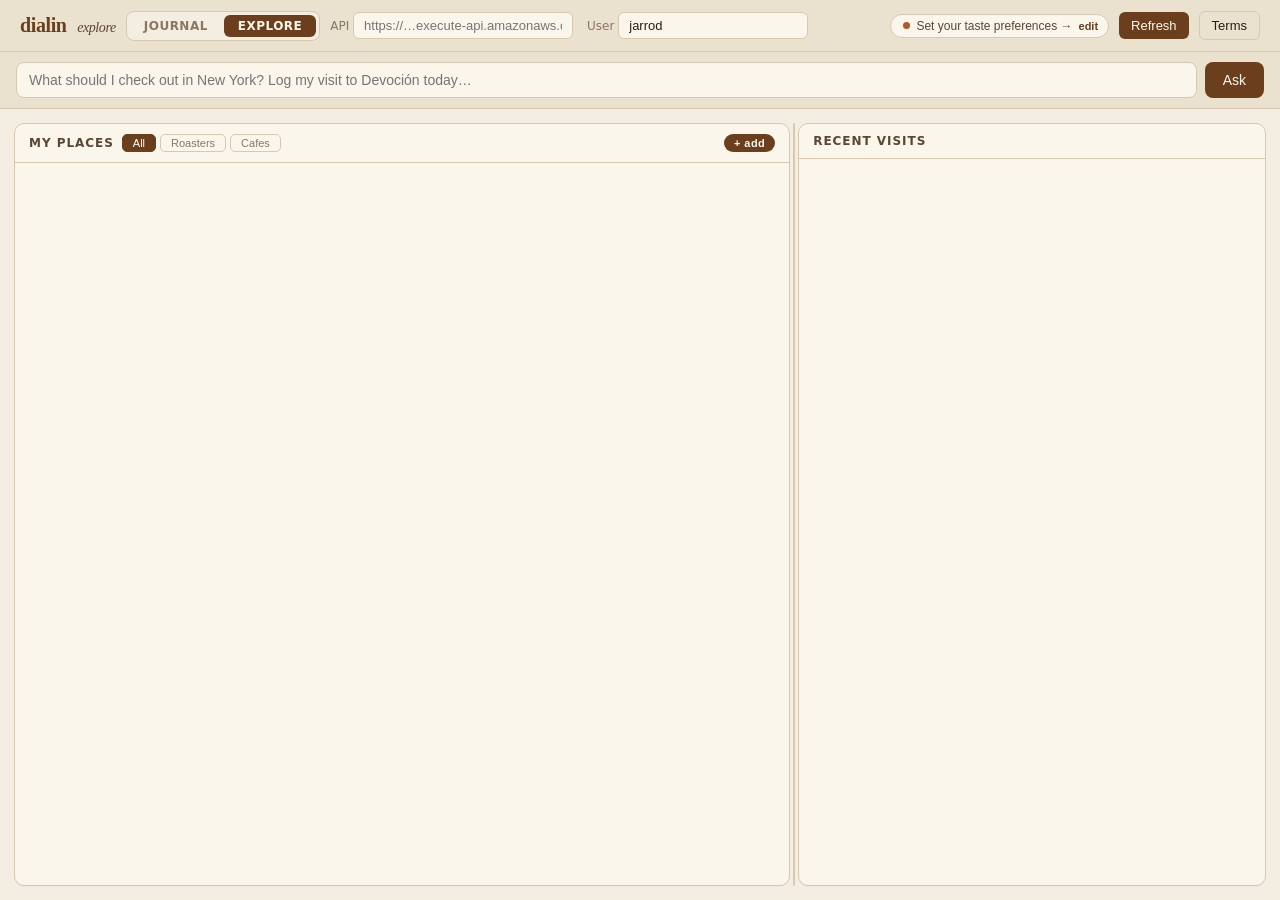
==== commit 86e4ed5a: "Enhance location handling and UI for roasters and cafes - Added state field to roaster and cafe crea" ====
--- a/web/explore.html
+++ b/web/explore.html
@@ -46,11 +46,24 @@
       .explore-grid {
         flex: 1; min-height: 0;
         display: grid;
-        grid-template-columns: 1.6fr 1fr;
-        gap: 14px; padding: 14px;
+        grid-template-columns: var(--col-left, 62%) 8px 1fr;
+        column-gap: 0; row-gap: 14px; padding: 14px;
       }
       .places-panel  { grid-column: 1; }
-      .visits-panel  { grid-column: 2; }
+      .visits-panel  { grid-column: 3; }
+
+      /* ── column splitter ───────────────────────────────────────────────── */
+      .col-splitter {
+        cursor: col-resize; display: flex;
+        align-items: stretch; justify-content: center;
+        touch-action: none;
+      }
+      .col-splitter::after {
+        content: ''; display: block; width: 2px; border-radius: 1px;
+        background: var(--line); transition: background .15s;
+      }
+      .col-splitter:hover::after,
+      .col-splitter.dragging::after { background: var(--accent); }
 
       /* filter tabs inside places panel header */
       .place-filters {
@@ -64,6 +77,21 @@
       }
       .filter-btn:hover  { background: var(--bg-2); color: var(--ink); }
       .filter-btn.active { background: var(--accent); color: #fff; border-color: var(--accent); }
+
+      /* city filter chips */
+      .city-filters {
+        display: flex; flex-wrap: wrap; gap: 4px;
+        padding: 6px 10px 2px;
+      }
+      .city-filters:empty { display: none; }
+      .city-chip {
+        background: transparent; color: var(--muted);
+        border: 1px solid var(--line); border-radius: 10px;
+        padding: 2px 9px; font-size: 11px; cursor: pointer;
+        white-space: nowrap; transition: background .1s, color .1s, border-color .1s;
+      }
+      .city-chip:hover  { background: var(--bg-2); color: var(--ink); }
+      .city-chip.active { background: var(--bg-2); color: var(--ink); border-color: var(--ink); }
 
       /* place list + rows */
       .place-list {
@@ -133,8 +161,8 @@
       <span id="legacy-user-row" class="legacy-user-row">
         <label>User <input id="user-id" class="user" value="jarrod" /></label>
       </span>
+      <div class="grow"></div>
       <div id="clerk-auth-root" class="clerk-auth-root" style="display: none;"></div>
-      <div class="grow"></div>
       <button id="prefs-chip" class="prefs-chip" type="button" title="Edit preferences">
         <span class="dot"></span>
         <span class="text" id="prefs-chip-text">Set your taste preferences →</span>
@@ -168,8 +196,11 @@
             <div class="grow"></div>
             <button class="tiny" id="add-place-btn">+ add</button>
           </h2>
+          <div id="city-filters" class="city-filters"></div>
           <div id="place-list" class="place-list"></div>
         </section>
+
+        <div class="col-splitter" id="col-splitter"></div>
 
         <!-- Recent visits -->
         <section class="panel visits-panel">
@@ -202,7 +233,8 @@
             </label>
           </div>
           <label>Name<input name="name" required placeholder="Peixoto, Shoebox, Moxie…" /></label>
-          <label>City<input name="city" placeholder="Chandler, AZ" /></label>
+          <label>City<input name="city" placeholder="Phoenix" /></label>
+          <label>State / Province<input name="state" placeholder="AZ, BC, …" /></label>
           <label>Country<input name="country" placeholder="US" value="US" /></label>
           <label>Website<input name="website" placeholder="https://…" /></label>
           <label class="full">Notes<textarea name="notes" placeholder="anything worth remembering…"></textarea></label>
@@ -331,6 +363,24 @@
       const prefsModal     = document.getElementById("prefs-modal");
       const placeForm   = document.getElementById("place-form");
       const visitForm   = document.getElementById("visit-form");
+
+      // Auto-split "City, State" or "City, Country" into separate fields on blur.
+      // Two-letter uppercase suffix → state (e.g. "Chandler, AZ").
+      // Anything longer → country (e.g. "Tokyo, Japan" or "Taipei, Taiwan").
+      placeForm.elements.city.addEventListener("blur", () => {
+        const raw   = placeForm.elements.city.value;
+        const comma = raw.indexOf(",");
+        if (comma === -1) return;
+        const cityPart   = raw.slice(0, comma).trim();
+        const afterPart  = raw.slice(comma + 1).trim();
+        if (!cityPart || !afterPart) return;
+        placeForm.elements.city.value = cityPart;
+        if (/^[A-Za-z]{2}$/.test(afterPart)) {
+          placeForm.elements.state.value = afterPart.toUpperCase();
+        } else {
+          placeForm.elements.country.value = afterPart;
+        }
+      });
       const prefsForm   = document.getElementById("prefs-form");
       const askInput    = document.getElementById("ask-input");
       const askSend     = document.getElementById("ask-send");
@@ -342,6 +392,7 @@
       let _cafeCache        = [];   // kept for visit name resolution
       let _roasterCache     = [];   // kept for visit name resolution
       let _activeFilter     = "all";
+      let _activeCity       = null;
       let _editingPlaceId   = null;
       let _editingPlaceType = null; // "roaster" | "cafe"
       let _askHistory       = [];
@@ -422,14 +473,46 @@
       }
 
       function filterPlaces(places) {
+        let filtered;
         switch (_activeFilter) {
-          case "roasters": return places.filter(p => placeRoles(p).actingAsRoaster);
-          case "cafes":    return places.filter(p => placeRoles(p).actingAsCafe);
-          default:         return places;
-        }
+          case "roasters": filtered = places.filter(p => placeRoles(p).actingAsRoaster); break;
+          case "cafes":    filtered = places.filter(p => placeRoles(p).actingAsCafe);    break;
+          default:         filtered = places;
+        }
+        if (_activeCity) {
+          filtered = filtered.filter(p => (p.city || "").toLowerCase() === _activeCity.toLowerCase());
+        }
+        return filtered;
+      }
+
+      function renderCityFilters(places) {
+        const cityFiltersEl = document.getElementById("city-filters");
+        const cities = [...new Set(
+          places.map(p => p.city).filter(Boolean).map(c => c.trim())
+        )].sort((a, b) => a.localeCompare(b));
+
+        if (cities.length < 2) {
+          cityFiltersEl.innerHTML = "";
+          _activeCity = null;
+          return;
+        }
+
+        cityFiltersEl.innerHTML = "";
+        cities.forEach(city => {
+          const chip = document.createElement("button");
+          chip.className = "city-chip" + (_activeCity && _activeCity.toLowerCase() === city.toLowerCase() ? " active" : "");
+          chip.textContent = city;
+          chip.addEventListener("click", () => {
+            _activeCity = (_activeCity && _activeCity.toLowerCase() === city.toLowerCase()) ? null : city;
+            renderCityFilters(places);
+            renderPlaces(_placesCache);
+          });
+          cityFiltersEl.appendChild(chip);
+        });
       }
 
       function renderPlaces(all) {
+        renderCityFilters(all);
         const items = filterPlaces(all);
         if (!items.length) {
           placeListEl.innerHTML = '<div class="empty">Nothing here yet — click + add or ask the bot.</div>';
@@ -438,7 +521,7 @@
         placeListEl.innerHTML = "";
         items.forEach((p) => {
           const { actingAsRoaster, actingAsCafe } = placeRoles(p);
-          const canVisit = actingAsCafe;
+          const canVisit = actingAsCafe || p._type === "roaster";
 
           const roasterBadge = actingAsRoaster ? '<span class="badge badge-roaster">roaster</span>' : "";
           const cafeBadge    = actingAsCafe    ? '<span class="badge badge-cafe">cafe</span>'       : "";
@@ -451,7 +534,7 @@
           row.className = "place-row";
           row.innerHTML = `
             <div class="pname">${escapeHtml(p.name)}${badges}</div>
-            ${p.city ? `<div class="pcity">${escapeHtml(p.city)}</div>` : ""}
+            ${p.city ? `<div class="pcity">${escapeHtml(p.city)}${p.state ? `, ${escapeHtml(p.state)}` : ""}</div>` : ""}
             <div class="actions">
               ${canVisit ? `<button data-action="visit" data-id="${p._id}" data-type="${p._type}">+ Visit</button>` : ""}
               <button data-action="edit"   data-id="${p._id}" data-type="${p._type}">Edit</button>
@@ -501,6 +584,7 @@
         placeForm.elements.country.value = "US";
         placeForm.elements.roleRoaster.disabled = false;
         placeForm.elements.roleCafe.disabled    = false;
+        placeForm.elements.roleCafe.checked     = true;
         document.getElementById("place-modal-title").textContent = "Add a place";
         document.getElementById("place-submit").textContent = "Add";
       }
@@ -511,6 +595,7 @@
         _editingPlaceType = p._type;
         placeForm.elements.name.value    = p.name    || "";
         placeForm.elements.city.value    = p.city    || "";
+        placeForm.elements.state.value   = p.state   || "";
         placeForm.elements.country.value = p.country || "US";
         placeForm.elements.website.value = p.website || "";
         placeForm.elements.notes.value   = p.notes   || "";
@@ -589,6 +674,7 @@
         const base = {
           name:    (fd.get("name") || "").trim(),
           city:    (fd.get("city") || "").trim()    || undefined,
+          state:   (fd.get("state") || "").trim()   || undefined,
           country: (fd.get("country") || "").trim() || "US",
           website: (fd.get("website") || "").trim() || undefined,
           notes:   (fd.get("notes") || "").trim()   || undefined,
@@ -930,6 +1016,47 @@
         loadVisits(); loadPreferences();
       }
 
+      // ── column splitter drag ───────────────────────────────────────────────
+      (function () {
+        const STORAGE_KEY = "explore-col-left";
+        const gridEl   = document.querySelector(".explore-grid");
+        const splitter = document.getElementById("col-splitter");
+
+        const saved = localStorage.getItem(STORAGE_KEY);
+        if (saved) gridEl.style.setProperty("--col-left", saved);
+
+        splitter.addEventListener("mousedown", (e) => {
+          e.preventDefault();
+          splitter.classList.add("dragging");
+          document.body.style.cursor     = "col-resize";
+          document.body.style.userSelect = "none";
+
+          function onMove(e) {
+            const rect     = gridEl.getBoundingClientRect();
+            const pad      = 14;
+            const splitW   = 8;
+            const contentW = rect.width - pad * 2;
+            const mouseX   = e.clientX - rect.left - pad;
+            const minPx    = 240;
+            const maxPx    = contentW - splitW - 200;
+            const clamped  = Math.max(minPx, Math.min(maxPx, mouseX));
+            gridEl.style.setProperty("--col-left", (clamped / contentW * 100).toFixed(2) + "%");
+          }
+
+          function onUp() {
+            splitter.classList.remove("dragging");
+            document.body.style.cursor     = "";
+            document.body.style.userSelect = "";
+            localStorage.setItem(STORAGE_KEY, gridEl.style.getPropertyValue("--col-left") || "62%");
+            window.removeEventListener("mousemove", onMove);
+            window.removeEventListener("mouseup",   onUp);
+          }
+
+          window.addEventListener("mousemove", onMove);
+          window.addEventListener("mouseup",   onUp);
+        });
+      })();
+
     </script>
   </body>
 </html>
--- a/web/shared.css
+++ b/web/shared.css
@@ -27,6 +27,24 @@
   display: flex;
   align-items: center;
   gap: 8px;
+  flex-shrink: 0;
+}
+.clerk-sign-in-btn {
+  background: transparent;
+  border: 1px solid var(--line);
+  color: var(--ink);
+  padding: 6px 12px;
+  border-radius: 6px;
+  cursor: pointer;
+  font-size: 13px;
+  white-space: nowrap;
+}
+.clerk-sign-in-btn:hover {
+  background: var(--paper);
+}
+.clerk-user-mount {
+  display: flex;
+  align-items: center;
   min-height: 32px;
 }
 .legacy-user-row {
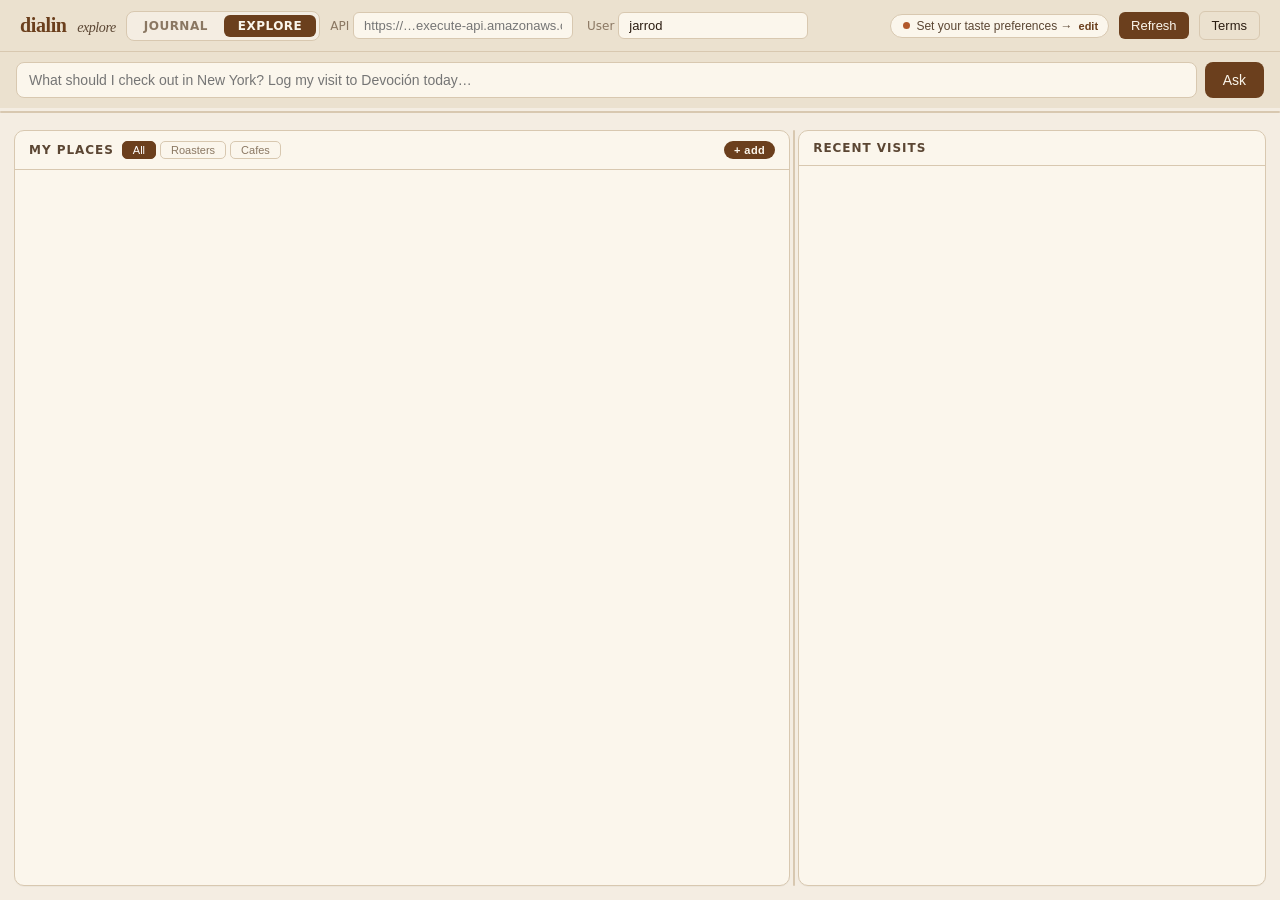
==== commit 8d2e9266: "Implement row splitter for adjustable ask strip height in explore page - Added a new row splitter el" ====
--- a/web/explore.html
+++ b/web/explore.html
@@ -14,11 +14,11 @@
 
       /* quick-ask strip */
       .ask-strip {
-        border-bottom: 1px solid var(--line); background: var(--bg-2);
+        background: var(--bg-2);
         padding: 10px 16px; display: flex; flex-direction: column; gap: 8px;
-        flex-shrink: 0;
-      }
-      .ask-strip .ask-row { display: flex; gap: 8px; }
+        flex-shrink: 0; overflow: hidden;
+      }
+      .ask-strip .ask-row { display: flex; gap: 8px; flex-shrink: 0; }
       .ask-strip input {
         flex: 1; background: var(--paper); color: var(--ink);
         border: 1px solid var(--line); border-radius: 8px;
@@ -34,13 +34,26 @@
         font-size: 13px; line-height: 1.55; color: var(--ink);
         background: #fffaf0; border: 1px solid var(--line);
         border-radius: 8px; padding: 10px 12px;
-        display: none; max-height: 120px; overflow-y: auto;
+        display: none; flex: 1; min-height: 0; overflow-y: auto;
       }
       .ask-reply p { margin: 0 0 5px; }
       .ask-reply p:last-child { margin-bottom: 0; }
       .ask-reply code { background: var(--bg-2); border-radius: 3px; padding: 1px 4px; font-size: 11px; font-family: monospace; }
       .ask-reply.visible { display: block; }
       .ask-reply.loading { color: var(--muted); font-style: italic; }
+
+      /* ── row splitter (ask strip ↔ grid) ──────────────────────────────── */
+      .row-splitter {
+        flex-shrink: 0; cursor: row-resize;
+        display: flex; align-items: center;
+        height: 8px; touch-action: none;
+      }
+      .row-splitter::after {
+        content: ''; display: block; height: 2px; width: 100%; border-radius: 1px;
+        background: var(--line); transition: background .15s;
+      }
+      .row-splitter:hover::after,
+      .row-splitter.dragging::after { background: var(--accent); }
 
       /* main grid — places left, visits right */
       .explore-grid {
@@ -181,6 +194,8 @@
         </div>
         <div id="ask-reply" class="ask-reply"></div>
       </div>
+
+      <div class="row-splitter" id="row-splitter"></div>
 
       <!-- Main content grid -->
       <div class="explore-grid">
@@ -1016,6 +1031,47 @@
         loadVisits(); loadPreferences();
       }
 
+      // ── row splitter drag (ask strip height) ─────────────────────────────
+      (function () {
+        const STORAGE_KEY = "explore-strip-height";
+        const stripEl   = document.querySelector(".ask-strip");
+        const splitter  = document.getElementById("row-splitter");
+        const bodyEl    = document.querySelector(".explore-body");
+
+        const saved = localStorage.getItem(STORAGE_KEY);
+        if (saved) stripEl.style.height = saved;
+
+        splitter.addEventListener("mousedown", (e) => {
+          e.preventDefault();
+          splitter.classList.add("dragging");
+          document.body.style.cursor     = "row-resize";
+          document.body.style.userSelect = "none";
+
+          const startY = e.clientY;
+          const startH = stripEl.getBoundingClientRect().height;
+
+          function onMove(e) {
+            const bodyH = bodyEl.getBoundingClientRect().height;
+            const minH  = 48;
+            const maxH  = Math.floor(bodyH * 0.65);
+            const newH  = Math.max(minH, Math.min(maxH, startH + (e.clientY - startY)));
+            stripEl.style.height = newH + "px";
+          }
+
+          function onUp() {
+            splitter.classList.remove("dragging");
+            document.body.style.cursor     = "";
+            document.body.style.userSelect = "";
+            localStorage.setItem(STORAGE_KEY, stripEl.style.height || "");
+            window.removeEventListener("mousemove", onMove);
+            window.removeEventListener("mouseup",   onUp);
+          }
+
+          window.addEventListener("mousemove", onMove);
+          window.addEventListener("mouseup",   onUp);
+        });
+      })();
+
       // ── column splitter drag ───────────────────────────────────────────────
       (function () {
         const STORAGE_KEY = "explore-col-left";
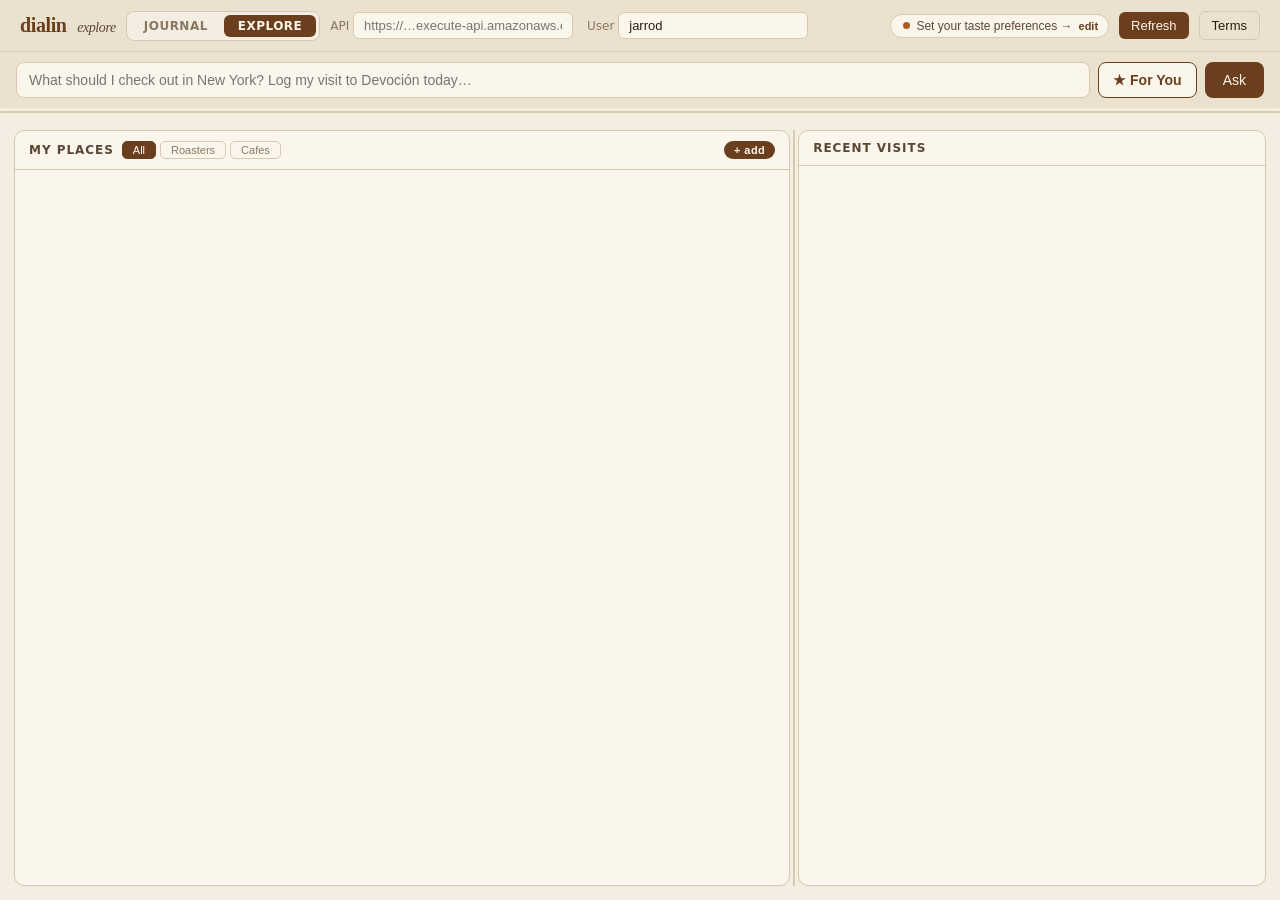
==== commit 7a771a44: "Add "For You" bean recommendations (Explore surface + endpoint) First recommendation surface for the" ====
--- a/web/explore.html
+++ b/web/explore.html
@@ -30,6 +30,11 @@
         white-space: nowrap;
       }
       .ask-strip button:disabled { opacity: 0.5; cursor: not-allowed; }
+      .ask-strip .foryou-btn {
+        background: var(--paper); color: var(--accent);
+        border: 1px solid var(--accent); padding: 0 14px; font-weight: 600;
+      }
+      .ask-strip .foryou-btn:hover:not(:disabled) { background: var(--bg-2); }
       .ask-reply {
         font-size: 13px; line-height: 1.55; color: var(--ink);
         background: #fffaf0; border: 1px solid var(--line);
@@ -41,6 +46,25 @@
       .ask-reply code { background: var(--bg-2); border-radius: 3px; padding: 1px 4px; font-size: 11px; font-family: monospace; }
       .ask-reply.visible { display: block; }
       .ask-reply.loading { color: var(--muted); font-style: italic; }
+      .ask-reply .feedback-controls { margin-top: 8px; }
+      .ask-reply .feedback-btn {
+        background: none; border: none; color: var(--muted); font-size: 11px;
+        cursor: pointer; padding: 2px 0;
+      }
+      .ask-reply .feedback-btn:hover { color: var(--accent); text-decoration: underline; }
+      .ask-reply .feedback-form { margin-top: 6px; }
+      .ask-reply .feedback-comment {
+        width: 100%; font-size: 12px; border: 1px solid var(--line); border-radius: 6px;
+        padding: 6px 8px; resize: vertical; font-family: inherit;
+      }
+      .ask-reply .feedback-actions { display: flex; gap: 6px; margin-top: 4px; }
+      .ask-reply .feedback-actions button {
+        font-size: 11px; padding: 3px 10px; border-radius: 4px; cursor: pointer; border: 1px solid var(--line);
+      }
+      .ask-reply .feedback-submit { background: var(--accent); color: var(--paper); border-color: var(--accent); }
+      .ask-reply .feedback-submit:disabled { opacity: 0.5; cursor: not-allowed; }
+      .ask-reply .feedback-cancel { background: var(--paper); }
+      .ask-reply .feedback-thanks { font-size: 11px; color: var(--muted); font-style: italic; }
 
       /* ── row splitter (ask strip ↔ grid) ──────────────────────────────── */
       .row-splitter {
@@ -190,6 +214,7 @@
       <div class="ask-strip">
         <div class="ask-row">
           <input id="ask-input" placeholder="What should I check out in New York? Log my visit to Devoción today…" autocomplete="off" />
+          <button id="for-you-send" class="foryou-btn" title="Bean recommendations based on your taste">★ For You</button>
           <button id="ask-send">Ask</button>
         </div>
         <div id="ask-reply" class="ask-reply"></div>
@@ -449,6 +474,7 @@
           }
           askReply.innerHTML = "";
           renderMarkdown(askReply, data.reply || "(no reply)");
+          attachFeedbackControls(askReply, text, data.reply || "");
           askReply.className = "ask-reply visible";
           await loadPlaces(); loadVisits();
         } catch (err) {
@@ -460,6 +486,34 @@
       }
       askSend.addEventListener("click", doAsk);
       askInput.addEventListener("keydown", (e) => { if (e.key === "Enter" && !e.shiftKey) { e.preventDefault(); doAsk(); } });
+
+      // ── "For You" bean recommendations ────────────────────────────────────
+      const forYouSend = document.getElementById("for-you-send");
+      async function doForYou() {
+        if (!apiInput.value.trim()) { toast("Set the API URL above first.", true); return; }
+        forYouSend.disabled = true;
+        askSend.disabled = true;
+        askReply.textContent = "finding beans you'll love…";
+        askReply.className = "ask-reply visible loading";
+        try {
+          const data = await api("/recommendations/beans", {
+            method: "POST",
+            body: authedJsonBody({}),
+          });
+          const recs = data.recommendations || "(no recommendations)";
+          askReply.innerHTML = "";
+          renderMarkdown(askReply, recs);
+          attachFeedbackControls(askReply, "For You: bean recommendations", recs);
+          askReply.className = "ask-reply visible";
+        } catch (err) {
+          askReply.textContent = "Error: " + err.message;
+          askReply.className = "ask-reply visible loading";
+        } finally {
+          forYouSend.disabled = false;
+          askSend.disabled = false;
+        }
+      }
+      forYouSend.addEventListener("click", doForYou);
 
       // ── places ────────────────────────────────────────────────────────────
       async function loadPlaces() {
@@ -786,7 +840,7 @@
         visitForm.elements.placeName.value = placeName;
         visitForm.elements.rating.value =
           v.rating != null && v.rating !== "" ? String(v.rating) : "";
-        visitForm.elements.drinks.value = (v.drinks || []).join(", ");
+        visitForm.elements.drinks.value = visitDrinksList(v.drinks).join(", ");
         visitForm.elements.notes.value = v.notes || "";
         document.getElementById("visit-delete").style.display = "";
         document.getElementById("visit-submit").textContent = "Save changes";
@@ -867,6 +921,13 @@
       });
 
       // ── visits ────────────────────────────────────────────────────────────
+      function visitDrinksList(raw) {
+        if (raw == null) return [];
+        if (Array.isArray(raw)) return raw.map((d) => String(d).trim()).filter(Boolean);
+        const s = String(raw).trim();
+        return s ? [s] : [];
+      }
+
       async function loadVisits() {
         if (!apiInput.value.trim()) return;
         try {
@@ -897,13 +958,14 @@
             placeName = r ? r.name : null;
           }
           placeName = placeName || v.placeName || v.cafeId || v.roasterId || "Unknown place";
+          const drinks = visitDrinksList(v.drinks);
           const row = document.createElement("div");
           row.className = "visit-row";
           row.innerHTML = `
             <div class="v-date">${fmtDate(v.visitDate || v.createdAt)}</div>
             <div class="v-body">
               <div class="v-cafe">${escapeHtml(placeName)}</div>
-              ${v.drinks?.length ? `<div class="v-drinks">${v.drinks.map(d => escapeHtml(d)).join(", ")}</div>` : ""}
+              ${drinks.length ? `<div class="v-drinks">${drinks.map(d => escapeHtml(d)).join(", ")}</div>` : ""}
               ${v.notes ? `<div class="v-notes">${escapeHtml(v.notes)}</div>` : ""}
             </div>
             <div class="v-rating">${v.rating ? v.rating + "/10" : ""}</div>
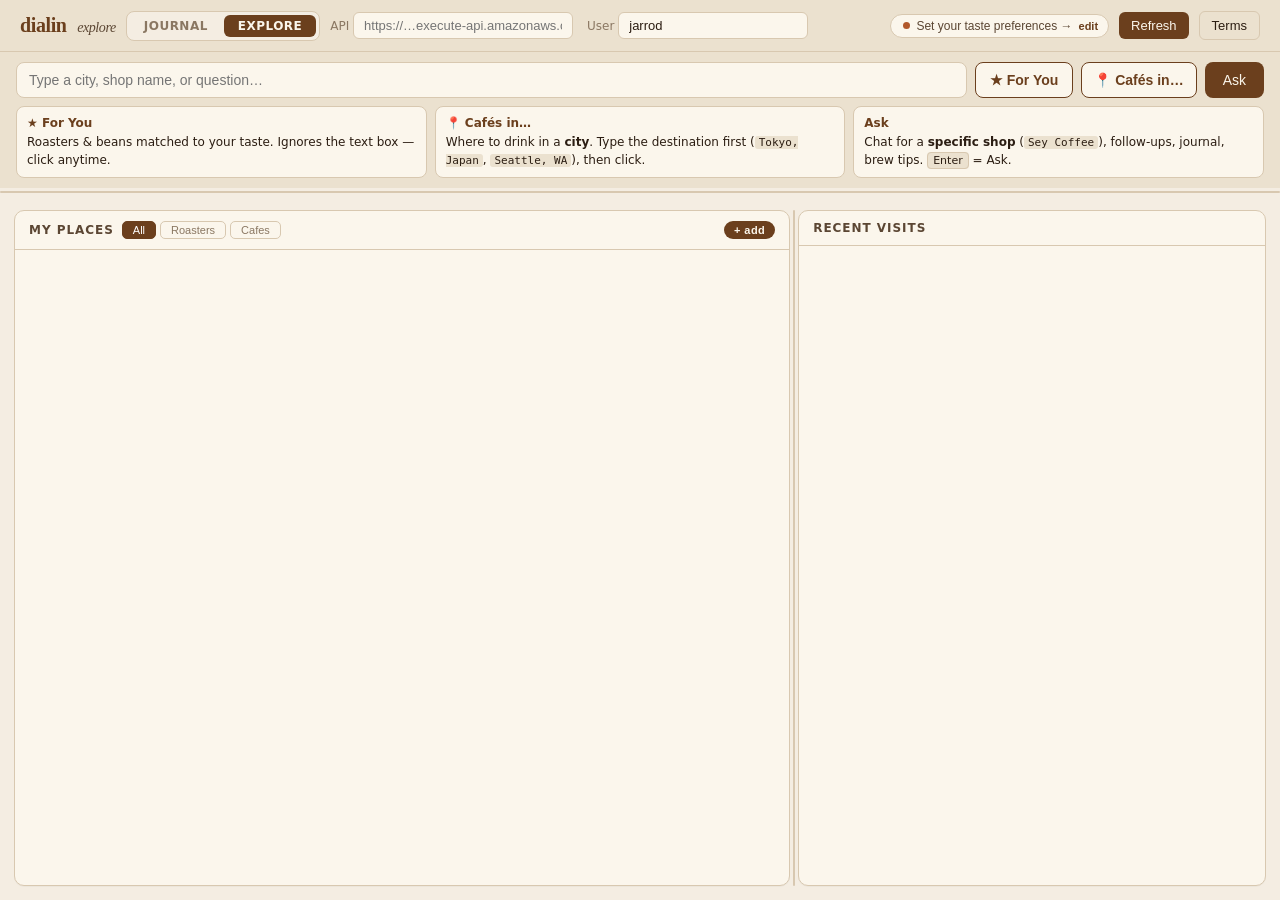
==== commit 7a446af7: "Add café scout pipeline and auto roaster web lookup. Deterministic city café recommendations with ca" ====
--- a/web/explore.html
+++ b/web/explore.html
@@ -16,7 +16,7 @@
       .ask-strip {
         background: var(--bg-2);
         padding: 10px 16px; display: flex; flex-direction: column; gap: 8px;
-        flex-shrink: 0; overflow: hidden;
+        flex-shrink: 0; overflow: visible;
       }
       .ask-strip .ask-row { display: flex; gap: 8px; flex-shrink: 0; }
       .ask-strip input {
@@ -35,6 +35,54 @@
         border: 1px solid var(--accent); padding: 0 14px; font-weight: 600;
       }
       .ask-strip .foryou-btn:hover:not(:disabled) { background: var(--bg-2); }
+      .ask-strip .cafes-btn {
+        background: var(--paper); color: var(--accent);
+        border: 1px solid var(--accent); padding: 0 12px; font-weight: 600;
+      }
+      .ask-strip .cafes-btn:hover:not(:disabled) { background: var(--bg-2); }
+      .ask-strip button[data-tip] { position: relative; }
+      .ask-strip button[data-tip]::after {
+        content: attr(data-tip);
+        position: absolute; z-index: 20;
+        left: 50%; bottom: calc(100% + 10px);
+        transform: translateX(-50%);
+        width: max-content; max-width: 240px;
+        padding: 8px 10px; border-radius: 8px;
+        background: var(--ink); color: var(--paper);
+        font-size: 12px; font-weight: 400; line-height: 1.45;
+        text-align: left; white-space: normal;
+        box-shadow: 0 4px 14px rgba(0, 0, 0, 0.18);
+        opacity: 0; pointer-events: none;
+        transition: opacity 0.12s ease;
+      }
+      .ask-strip button[data-tip]:hover::after,
+      .ask-strip button[data-tip]:focus-visible::after {
+        opacity: 1;
+      }
+      .ask-guide {
+        margin: 0; padding: 0; list-style: none;
+        display: grid; grid-template-columns: repeat(3, 1fr); gap: 8px;
+      }
+      @media (max-width: 720px) {
+        .ask-guide { grid-template-columns: 1fr; }
+      }
+      .ask-guide li {
+        margin: 0; padding: 8px 10px;
+        background: var(--paper); border: 1px solid var(--line);
+        border-radius: 8px; font-size: 12px; line-height: 1.45; color: var(--ink);
+      }
+      .ask-guide-label {
+        display: block; font-size: 12px; font-weight: 600;
+        color: var(--accent); margin-bottom: 2px;
+      }
+      .ask-guide kbd {
+        font: inherit; font-size: 11px; padding: 1px 5px;
+        border: 1px solid var(--line); border-radius: 4px; background: var(--bg-2);
+      }
+      .ask-guide code {
+        font-size: 11px; background: var(--bg-2);
+        padding: 0 4px; border-radius: 3px;
+      }
       .ask-reply {
         font-size: 13px; line-height: 1.55; color: var(--ink);
         background: #fffaf0; border: 1px solid var(--line);
@@ -210,13 +258,45 @@
     </header>
 
     <div class="explore-body">
-      <!-- Quick-ask bar -->
+      <!-- Quick-ask bar: three explicit actions (see guide below) -->
       <div class="ask-strip">
         <div class="ask-row">
-          <input id="ask-input" placeholder="What should I check out in New York? Log my visit to Devoción today…" autocomplete="off" />
-          <button id="for-you-send" class="foryou-btn" title="Bean recommendations based on your taste">★ For You</button>
-          <button id="ask-send">Ask</button>
+          <input id="ask-input" placeholder="Type a city, shop name, or question…" autocomplete="off" />
+          <button
+            id="for-you-send"
+            type="button"
+            class="foryou-btn"
+            data-tip="Bean &amp; roaster picks from your taste graph and journal. Does not read the text box."
+            aria-label="For You — bean recommendations from your taste profile"
+          >★ For You</button>
+          <button
+            id="cafes-send"
+            type="button"
+            class="cafes-btn"
+            data-tip="City café scout: Reddit-backed list for one destination. Type the city in the box first (e.g. Tokyo, Japan)."
+            aria-label="Cafés in — scout cafés in the destination typed above"
+          >📍 Cafés in…</button>
+          <button
+            id="ask-send"
+            type="button"
+            data-tip="Chat with tools: look up a specific shop, follow up on a list, log visits, brew help. Enter submits Ask."
+            aria-label="Ask — chat about shops, follow-ups, and journal"
+          >Ask</button>
         </div>
+        <ul class="ask-guide" aria-label="How the explore bar works">
+          <li>
+            <span class="ask-guide-label">★ For You</span>
+            Roasters &amp; beans matched to your taste. Ignores the text box — click anytime.
+          </li>
+          <li>
+            <span class="ask-guide-label">📍 Cafés in…</span>
+            Where to drink in a <strong>city</strong>. Type the destination first (<code>Tokyo, Japan</code>, <code>Seattle, WA</code>), then click.
+          </li>
+          <li>
+            <span class="ask-guide-label">Ask</span>
+            Chat for a <strong>specific shop</strong> (<code>Sey Coffee</code>), follow-ups, journal, brew tips. <kbd>Enter</kbd> = Ask.
+          </li>
+        </ul>
         <div id="ask-reply" class="ask-reply"></div>
       </div>
 
@@ -452,6 +532,8 @@
       });
 
       // ── quick-ask bar ─────────────────────────────────────────────────────
+      // Three explicit actions — no Enter heuristics. 📍 is the only café-scout path.
+
       async function doAsk() {
         const text = askInput.value.trim();
         if (!text || !apiInput.value.trim()) return;
@@ -485,7 +567,6 @@
         }
       }
       askSend.addEventListener("click", doAsk);
-      askInput.addEventListener("keydown", (e) => { if (e.key === "Enter" && !e.shiftKey) { e.preventDefault(); doAsk(); } });
 
       // ── "For You" bean recommendations ────────────────────────────────────
       const forYouSend = document.getElementById("for-you-send");
@@ -514,6 +595,52 @@
         }
       }
       forYouSend.addEventListener("click", doForYou);
+
+      // ── "Cafés in {city}" recommendations ───────────────────────────────
+      const cafesSend = document.getElementById("cafes-send");
+      async function doCafes() {
+        if (!apiInput.value.trim()) { toast("Set the API URL above first.", true); return; }
+        const city = askInput.value.trim();
+        if (!city) {
+          toast("Type a destination first (e.g. Tokyo, Japan or Seattle, WA).", true);
+          return;
+        }
+        cafesSend.disabled = true;
+        forYouSend.disabled = true;
+        askSend.disabled = true;
+        askReply.textContent = "scouting cafés in " + city + "…";
+        askReply.className = "ask-reply visible loading";
+        try {
+          const data = await api("/recommendations/cafes", {
+            method: "POST",
+            body: authedJsonBody({ city }),
+          });
+          const recs = data.recommendations || "(no recommendations)";
+          askReply.innerHTML = "";
+          renderMarkdown(askReply, recs);
+          attachFeedbackControls(askReply, "For You: cafés in " + city, recs);
+          askReply.className = "ask-reply visible";
+          _askHistory = trimChatHistory([
+            ..._askHistory,
+            { role: "USER", text: `Cafés in ${city}` },
+            { role: "BOT", text: recs },
+          ]);
+        } catch (err) {
+          askReply.textContent = "Error: " + err.message;
+          askReply.className = "ask-reply visible loading";
+        } finally {
+          cafesSend.disabled = false;
+          forYouSend.disabled = false;
+          askSend.disabled = false;
+        }
+      }
+      cafesSend.addEventListener("click", doCafes);
+      askInput.addEventListener("keydown", (e) => {
+        if (e.key === "Enter" && !e.shiftKey) {
+          e.preventDefault();
+          doAsk();
+        }
+      });
 
       // ── places ────────────────────────────────────────────────────────────
       async function loadPlaces() {
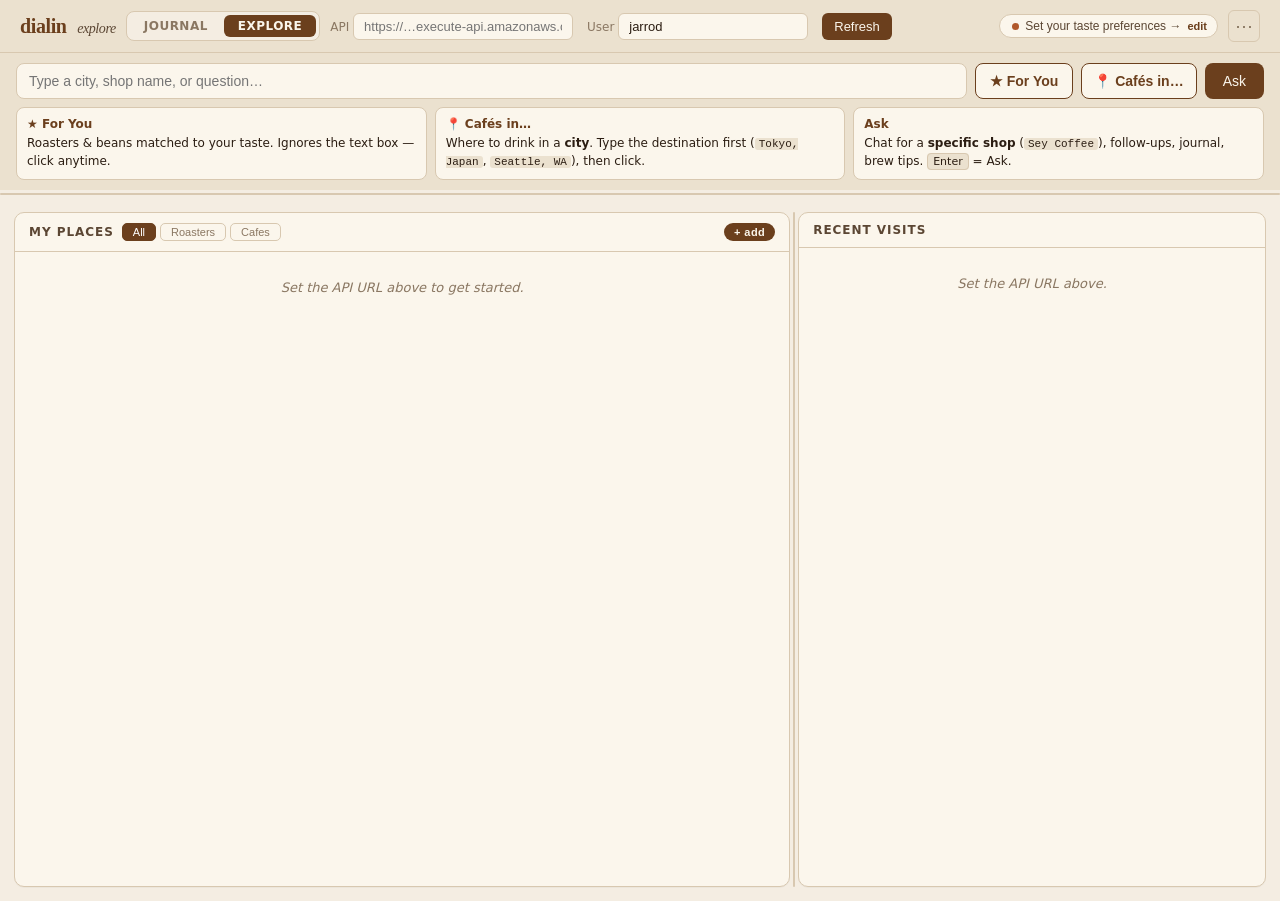
==== commit 8eca4960: "Add streaming chat UI, Clerk sign-in, and fix production auth docs. Wire SSE streaming client, Clerk" ====
--- a/web/explore.html
+++ b/web/explore.html
@@ -4,7 +4,7 @@
     <meta charset="utf-8" />
     <meta name="viewport" content="width=device-width, initial-scale=1" />
     <title>dialin · explore</title>
-    <link rel="stylesheet" href="shared.css" />
+    <link rel="stylesheet" href="shared.css?v=16" />
     <style>
       /* ── explore layout ────────────────────────────────────────────────── */
       .explore-body {
@@ -94,6 +94,7 @@
       .ask-reply code { background: var(--bg-2); border-radius: 3px; padding: 1px 4px; font-size: 11px; font-family: monospace; }
       .ask-reply.visible { display: block; }
       .ask-reply.loading { color: var(--muted); font-style: italic; }
+      .ask-reply.loading .thinking-status-row { font-size: 13px; }
       .ask-reply .feedback-controls { margin-top: 8px; }
       .ask-reply .feedback-btn {
         background: none; border: none; color: var(--muted); font-size: 11px;
@@ -242,9 +243,13 @@
         <a href="index.html">journal</a>
         <a href="explore.html" class="active">explore</a>
       </nav>
-      <label>API <input id="api-base" placeholder="https://…execute-api.amazonaws.com" /></label>
-      <span id="legacy-user-row" class="legacy-user-row">
-        <label>User <input id="user-id" class="user" value="jarrod" /></label>
+      <button type="button" id="dev-chrome-toggle" class="ghost header-gear" title="Developer settings" hidden aria-expanded="false" aria-controls="dev-chrome">⚙</button>
+      <span id="dev-chrome" class="dev-chrome">
+        <label>API <input id="api-base" placeholder="https://…execute-api.amazonaws.com" /></label>
+        <span id="legacy-user-row" class="legacy-user-row">
+          <label>User <input id="user-id" class="user" value="jarrod" /></label>
+        </span>
+        <button id="refresh">Refresh</button>
       </span>
       <div class="grow"></div>
       <div id="clerk-auth-root" class="clerk-auth-root" style="display: none;"></div>
@@ -253,9 +258,18 @@
         <span class="text" id="prefs-chip-text">Set your taste preferences →</span>
         <span class="edit">edit</span>
       </button>
-      <button id="refresh">Refresh</button>
-      <button type="button" id="glossary-btn" class="ghost">Terms</button>
+      <div class="header-more">
+        <button type="button" id="header-more-btn" class="ghost header-more-btn" aria-expanded="false" aria-haspopup="true" aria-controls="header-more-menu" title="More">⋯</button>
+        <div id="header-more-menu" class="header-more-menu" hidden role="menu">
+          <button type="button" id="glossary-btn" role="menuitem">Terms</button>
+        </div>
+      </div>
     </header>
+
+    <div id="signed-out-banner" class="signed-out-banner" hidden>
+      <p>Sign in to scout cafés, get For You picks, and see places you’ve tracked.</p>
+      <button type="button" class="signed-out-signin" data-open-signin>Sign in</button>
+    </div>
 
     <div class="explore-body">
       <!-- Quick-ask bar: three explicit actions (see guide below) -->
@@ -470,8 +484,8 @@
 
     <div id="toast" class="toast"></div>
 
-    <script src="dialin-config.js"></script>
-    <script src="shared.js?v=8"></script>
+    <script src="dialin-config.js?v=16"></script>
+    <script src="shared.js?v=16"></script>
     <script>
       // ── DOM refs ──────────────────────────────────────────────────────────
       const apiInput    = document.getElementById("api-base");
@@ -539,13 +553,49 @@
         if (!text || !apiInput.value.trim()) return;
         askInput.value = "";
         askSend.disabled = true;
-        askReply.textContent = "thinking…";
         askReply.className = "ask-reply visible loading";
+        const thinking = startThinkingStatus(askReply);
+        let streamedText = "";
         try {
-          const data = await api("/chat", {
-            method: "POST",
-            body: authedJsonBody(withClientTimezone({ message: text, history: trimChatHistory(_askHistory) })),
-          });
+          const payload = authedJsonPayload(
+            withClientTimezone({ message: text, history: trimChatHistory(_askHistory) })
+          );
+
+          let data = null;
+          let streamed = false;
+          try {
+            streamed = await streamChat(payload, {
+              onStatus: (s) => thinking.setLabel(s.label || "working…"),
+              onDelta: (chunk) => {
+                streamedText += chunk;
+                thinking.stop();
+                askReply.className = "ask-reply visible";
+                askReply.innerHTML = "";
+                renderMarkdown(askReply, streamedText);
+              },
+              onDone: (d) => { data = d; },
+              onError: (d) => { throw new Error(d?.error || "stream failed"); },
+            });
+          } catch (streamErr) {
+            console.warn("[dialin] stream failed, falling back to /chat:", streamErr);
+            if (streamedText) throw streamErr;
+            toast("Stream unavailable — using standard chat", true);
+            streamed = false;
+          }
+
+          if (streamed && !data) {
+            if (streamedText) throw new Error("stream ended unexpectedly");
+            toast("Stream unavailable — using standard chat", true);
+            streamed = false;
+          }
+
+          if (!streamed) {
+            data = await api("/chat", {
+              method: "POST",
+              body: JSON.stringify(payload),
+            });
+          }
+
           if (data.history) _askHistory = trimChatHistory(data.history);
           else {
             _askHistory = trimChatHistory([
@@ -554,12 +604,14 @@
               { role: "BOT", text: data.reply },
             ]);
           }
+          thinking.stop();
           askReply.innerHTML = "";
-          renderMarkdown(askReply, data.reply || "(no reply)");
-          attachFeedbackControls(askReply, text, data.reply || "");
+          renderMarkdown(askReply, streamedText || data.reply || "(no reply)");
+          attachFeedbackControls(askReply, text, streamedText || data.reply || "");
           askReply.className = "ask-reply visible";
           await loadPlaces(); loadVisits();
         } catch (err) {
+          thinking.stop();
           askReply.textContent = "Error: " + err.message;
           askReply.className = "ask-reply visible loading";
         } finally {
@@ -574,19 +626,59 @@
         if (!apiInput.value.trim()) { toast("Set the API URL above first.", true); return; }
         forYouSend.disabled = true;
         askSend.disabled = true;
-        askReply.textContent = "finding beans you'll love…";
         askReply.className = "ask-reply visible loading";
+        const thinking = startThinkingStatus(askReply, [
+          "finding beans you'll love…",
+          "checking your taste preferences…",
+          "looking for a match…",
+        ]);
+        let streamedText = "";
         try {
-          const data = await api("/recommendations/beans", {
-            method: "POST",
-            body: authedJsonBody({}),
-          });
-          const recs = data.recommendations || "(no recommendations)";
+          const payload = authedJsonPayload({});
+          let data = null;
+          let streamed = false;
+          try {
+            streamed = await streamRecommendBeans(payload, {
+              onStatus: (s) => thinking.setLabel(s.label || "working…"),
+              onDelta: (chunk) => {
+                streamedText += chunk;
+                thinking.stop();
+                askReply.className = "ask-reply visible";
+                askReply.innerHTML = "";
+                renderMarkdown(askReply, streamedText);
+              },
+              onDone: (d) => { data = d; },
+              onError: (d) => { throw new Error(d?.error || "stream failed"); },
+            });
+          } catch (streamErr) {
+            console.warn("[dialin] beans stream failed, falling back:", streamErr);
+            if (streamedText) throw streamErr;
+            toast("Stream unavailable — using standard chat", true);
+            streamed = false;
+          }
+
+          if (streamed && !data) {
+            if (streamedText) throw new Error("stream ended unexpectedly");
+            toast("Stream unavailable — using standard chat", true);
+            streamed = false;
+          }
+
+          if (!streamed) {
+            data = await api("/recommendations/beans", {
+              method: "POST",
+              body: JSON.stringify(payload),
+            });
+          }
+
+          // Prefer live deltas — done payload used to newline-join tokens and overwrite good text.
+          const recs = streamedText || data?.recommendations || "(no recommendations)";
+          thinking.stop();
           askReply.innerHTML = "";
           renderMarkdown(askReply, recs);
           attachFeedbackControls(askReply, "For You: bean recommendations", recs);
           askReply.className = "ask-reply visible";
         } catch (err) {
+          thinking.stop();
           askReply.textContent = "Error: " + err.message;
           askReply.className = "ask-reply visible loading";
         } finally {
@@ -608,14 +700,52 @@
         cafesSend.disabled = true;
         forYouSend.disabled = true;
         askSend.disabled = true;
-        askReply.textContent = "scouting cafés in " + city + "…";
         askReply.className = "ask-reply visible loading";
+        const thinking = startThinkingStatus(askReply, [
+          "scouting cafés in " + city + "…",
+          "checking specialty consensus…",
+          "narrowing the shortlist…",
+        ]);
+        let streamedText = "";
         try {
-          const data = await api("/recommendations/cafes", {
-            method: "POST",
-            body: authedJsonBody({ city }),
-          });
-          const recs = data.recommendations || "(no recommendations)";
+          const payload = authedJsonPayload({ city });
+          let data = null;
+          let streamed = false;
+          try {
+            streamed = await streamRecommendCafes(payload, {
+              onStatus: (s) => thinking.setLabel(s.label || "working…"),
+              onDelta: (chunk) => {
+                streamedText += chunk;
+                thinking.stop();
+                askReply.className = "ask-reply visible";
+                askReply.innerHTML = "";
+                renderMarkdown(askReply, streamedText);
+              },
+              onDone: (d) => { data = d; },
+              onError: (d) => { throw new Error(d?.error || "stream failed"); },
+            });
+          } catch (streamErr) {
+            console.warn("[dialin] cafes stream failed, falling back:", streamErr);
+            if (streamedText) throw streamErr;
+            toast("Stream unavailable — using standard chat", true);
+            streamed = false;
+          }
+
+          if (streamed && !data) {
+            if (streamedText) throw new Error("stream ended unexpectedly");
+            toast("Stream unavailable — using standard chat", true);
+            streamed = false;
+          }
+
+          if (!streamed) {
+            data = await api("/recommendations/cafes", {
+              method: "POST",
+              body: JSON.stringify(payload),
+            });
+          }
+
+          const recs = streamedText || data?.recommendations || "(no recommendations)";
+          thinking.stop();
           askReply.innerHTML = "";
           renderMarkdown(askReply, recs);
           attachFeedbackControls(askReply, "For You: cafés in " + city, recs);
@@ -626,6 +756,7 @@
             { role: "BOT", text: recs },
           ]);
         } catch (err) {
+          thinking.stop();
           askReply.textContent = "Error: " + err.message;
           askReply.className = "ask-reply visible loading";
         } finally {
@@ -645,6 +776,10 @@
       // ── places ────────────────────────────────────────────────────────────
       async function loadPlaces() {
         if (!apiInput.value.trim()) return;
+        if (needsSignIn()) {
+          renderSignedOutEmpty(placeListEl, "places");
+          return;
+        }
         try {
           const [rd, cd] = await Promise.all([
             api(withLegacyUserQuery("/roasters")),
@@ -658,7 +793,7 @@
           ].sort((a, b) => a.name.localeCompare(b.name));
           renderPlaces(_placesCache);
         } catch (err) {
-          placeListEl.innerHTML = `<div class="empty">${err.message}</div>`;
+          renderJournalLoadError(placeListEl, err, "places");
         }
       }
 
@@ -1057,11 +1192,15 @@
 
       async function loadVisits() {
         if (!apiInput.value.trim()) return;
+        if (needsSignIn()) {
+          renderSignedOutEmpty(visitListEl, "visits");
+          return;
+        }
         try {
           const data = await api(withLegacyUserQuery("/visits", "limit=25"));
           renderVisits(data.visits || []);
         } catch (err) {
-          visitListEl.innerHTML = `<div class="empty">${err.message}</div>`;
+          renderJournalLoadError(visitListEl, err, "visits");
         }
       }
 
@@ -1114,6 +1253,10 @@
 
       async function loadPreferences() {
         if (!apiInput.value.trim()) return;
+        if (needsSignIn()) {
+          document.getElementById("prefs-chip-text").textContent = "Sign in to set preferences →";
+          return;
+        }
         try {
           const data = await api(withLegacyUserQuery("/profile"));
           const p = data.profile || {};
@@ -1149,7 +1292,7 @@
       }
 
       document.getElementById("prefs-chip").addEventListener("click", async () => {
-        if (!apiInput.value.trim()) return;
+        if (!apiInput.value.trim() || needsSignIn()) return;
         try {
           const data = await api(withLegacyUserQuery("/profile"));
           const p = data.profile || {};
@@ -1216,6 +1359,11 @@
           visitListEl.innerHTML = '<div class="empty">Set the API URL above.</div>';
           return;
         }
+        if (needsSignIn()) {
+          renderSignedOutEmpty(placeListEl, "places");
+          renderSignedOutEmpty(visitListEl, "visits");
+          return;
+        }
         await loadPlaces();
         loadVisits(); loadPreferences();
       }
@@ -1302,6 +1450,9 @@
         });
       })();
 
+      // Auth-aware first paint before Clerk finishes booting.
+      loadAll();
+
     </script>
   </body>
 </html>
--- a/web/shared.css
+++ b/web/shared.css
@@ -30,17 +30,19 @@
   flex-shrink: 0;
 }
 .clerk-sign-in-btn {
-  background: transparent;
-  border: 1px solid var(--line);
-  color: var(--ink);
-  padding: 6px 12px;
+  background: var(--accent);
+  border: none;
+  color: var(--paper);
+  padding: 6px 14px;
   border-radius: 6px;
   cursor: pointer;
   font-size: 13px;
+  font-weight: 600;
   white-space: nowrap;
+  letter-spacing: 0.01em;
 }
 .clerk-sign-in-btn:hover {
-  background: var(--paper);
+  background: var(--accent-2);
 }
 .clerk-user-mount {
   display: flex;
@@ -50,6 +52,30 @@
 .legacy-user-row {
   display: inline-flex;
   align-items: center;
+}
+
+.header-gear {
+  width: 32px;
+  min-width: 32px;
+  padding: 6px 0 !important;
+  font-size: 15px !important;
+  line-height: 1;
+  color: var(--muted) !important;
+}
+.header-gear.is-active,
+.header-gear[aria-expanded="true"] {
+  color: var(--accent) !important;
+  border-color: var(--accent) !important;
+  background: var(--paper) !important;
+}
+.dev-chrome {
+  display: inline-flex;
+  align-items: center;
+  gap: 10px;
+  flex-wrap: wrap;
+}
+.dev-chrome[hidden] {
+  display: none !important;
 }
 
 header {
@@ -80,6 +106,98 @@
   background: transparent; border: 1px solid var(--line); color: var(--ink);
 }
 
+.header-more {
+  position: relative;
+  flex-shrink: 0;
+}
+.header-more-btn {
+  width: 32px;
+  min-width: 32px;
+  padding: 6px 0 !important;
+  font-size: 18px !important;
+  line-height: 1;
+  letter-spacing: 0.02em;
+  color: var(--muted) !important;
+}
+.header-more-menu {
+  position: absolute;
+  right: 0;
+  top: calc(100% + 6px);
+  z-index: 40;
+  min-width: 160px;
+  background: var(--paper);
+  border: 1px solid var(--line);
+  border-radius: 8px;
+  box-shadow: 0 10px 28px rgba(43, 29, 18, 0.12);
+  padding: 4px;
+  display: flex;
+  flex-direction: column;
+  gap: 2px;
+}
+.header-more-menu[hidden] {
+  display: none !important;
+}
+.header-more-menu button {
+  background: transparent !important;
+  color: var(--ink) !important;
+  border: none !important;
+  text-align: left;
+  padding: 8px 12px !important;
+  border-radius: 6px;
+  font-size: 13px;
+  font-weight: 500;
+  width: 100%;
+}
+.header-more-menu button:hover {
+  background: var(--bg-2) !important;
+}
+
+.signed-out-banner {
+  display: flex;
+  align-items: center;
+  justify-content: space-between;
+  gap: 16px;
+  flex-wrap: wrap;
+  margin: 0;
+  padding: 12px 20px;
+  background: linear-gradient(180deg, var(--paper), var(--bg-2));
+  border-bottom: 1px solid var(--line);
+  color: var(--ink-2);
+}
+.signed-out-banner[hidden] {
+  display: none !important;
+}
+.signed-out-banner p {
+  margin: 0;
+  font-size: 14px;
+  line-height: 1.4;
+  font-family: ui-serif, Georgia, "Times New Roman", serif;
+  max-width: 40rem;
+}
+.signed-out-banner .signed-out-signin {
+  background: var(--accent);
+  color: var(--paper);
+  border: none;
+  padding: 7px 16px;
+  border-radius: 6px;
+  font-size: 13px;
+  font-weight: 600;
+  cursor: pointer;
+  flex-shrink: 0;
+}
+.signed-out-banner .signed-out-signin:hover {
+  background: var(--accent-2);
+}
+
+body.signed-out .prefs-chip,
+body.signed-out .panel h2 .tiny {
+  display: none !important;
+}
+body.signed-out .ask-strip {
+  opacity: 0.55;
+  pointer-events: none;
+}
+
 /* ── nav tabs ─────────────────────────────────────────────────────────── */
 .page-nav {
   display: flex; gap: 2px;
@@ -135,6 +253,10 @@
 .empty {
   color: var(--muted); font-size: 13px; padding: 20px;
   text-align: center; font-style: italic;
+}
+.signed-out-empty {
+  font-style: italic;
+  padding: 24px 16px;
 }
 
 /* ── places list (explore page) — place-row styles live in explore.html ── */
@@ -334,3 +456,22 @@
 .glossary-empty.error {
   color: var(--bad);
 }
+
+/* ── thinking / loading status (journal chat + explore ask) ─────────────── */
+.thinking-status-row {
+  display: inline-flex;
+  align-items: center;
+  gap: 8px;
+}
+.thinking-dots { display: inline-flex; gap: 3px; }
+.thinking-dots span {
+  width: 5px; height: 5px; border-radius: 50%;
+  background: var(--muted); opacity: 0.35;
+  animation: thinking-pulse 1.1s infinite ease-in-out;
+}
+.thinking-dots span:nth-child(2) { animation-delay: 0.15s; }
+.thinking-dots span:nth-child(3) { animation-delay: 0.3s; }
+@keyframes thinking-pulse {
+  0%, 80%, 100% { opacity: 0.25; transform: scale(0.85); }
+  40% { opacity: 1; transform: scale(1.1); }
+}
